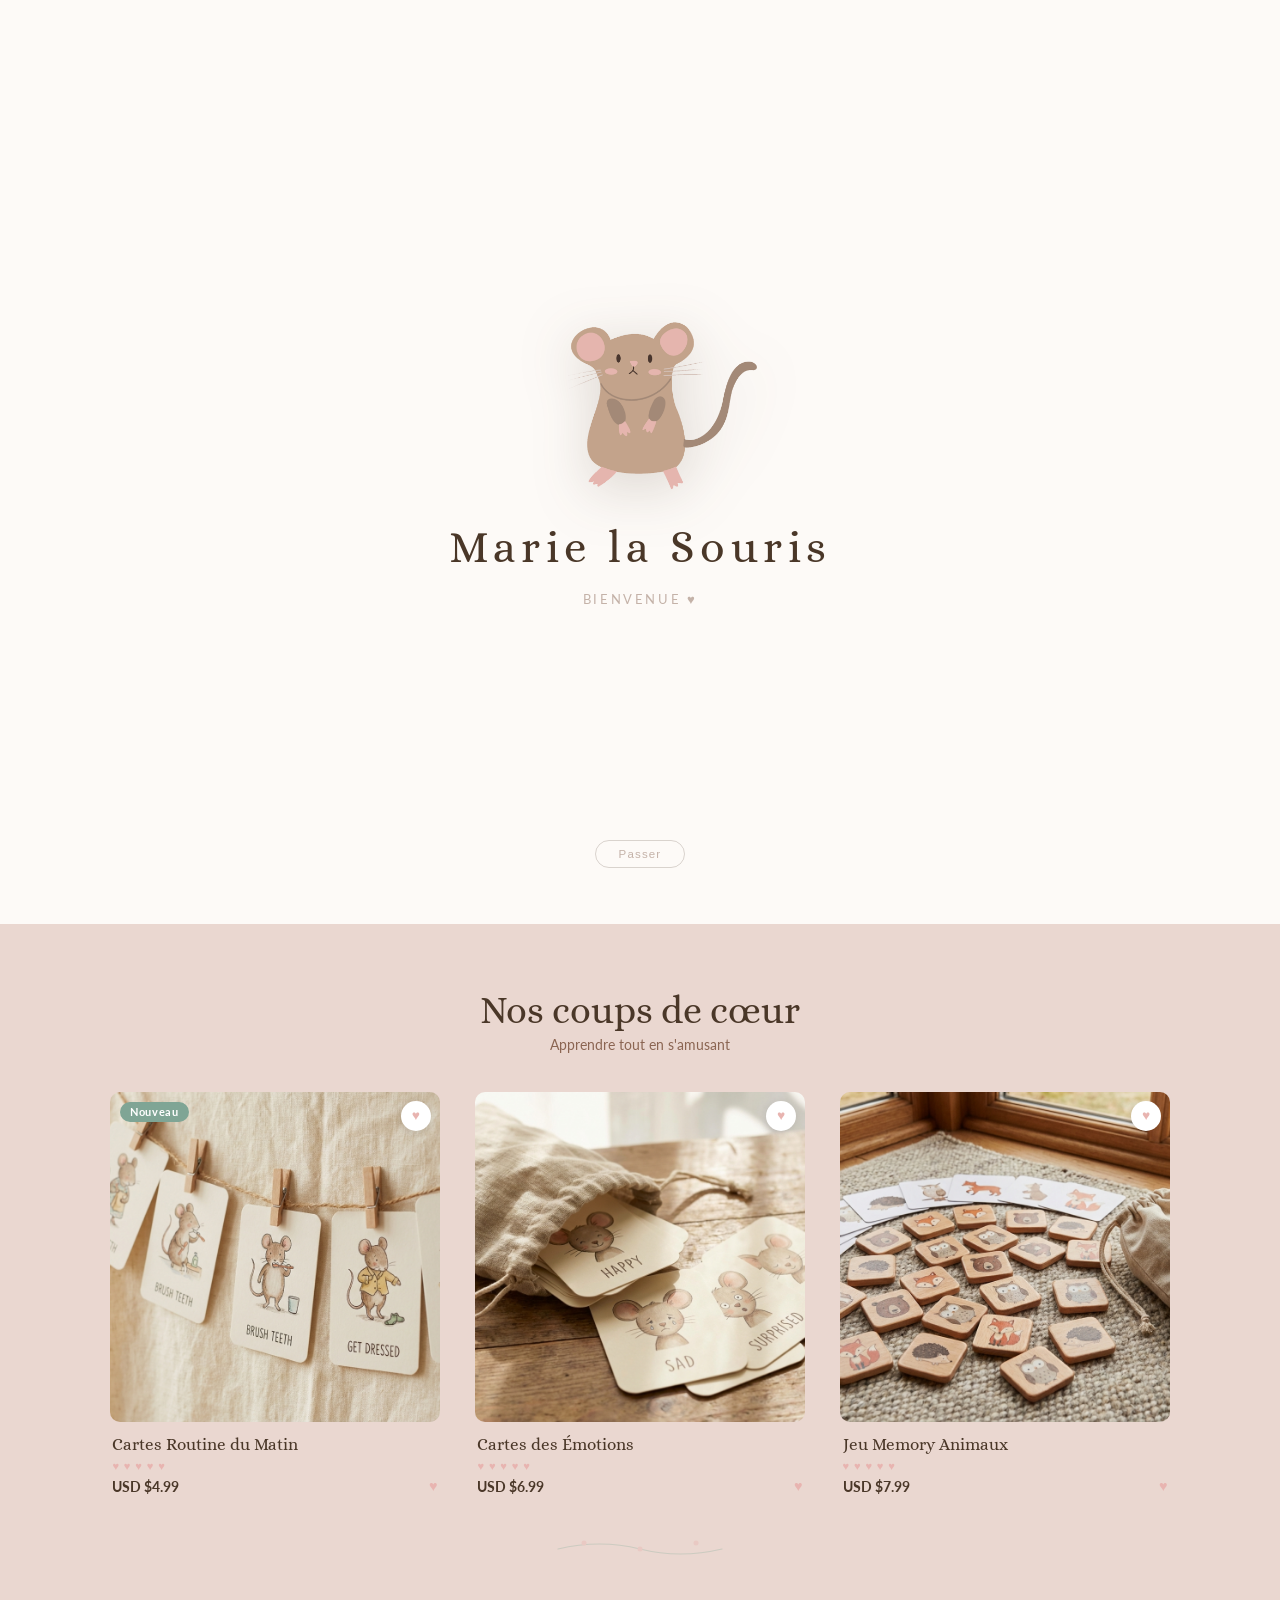
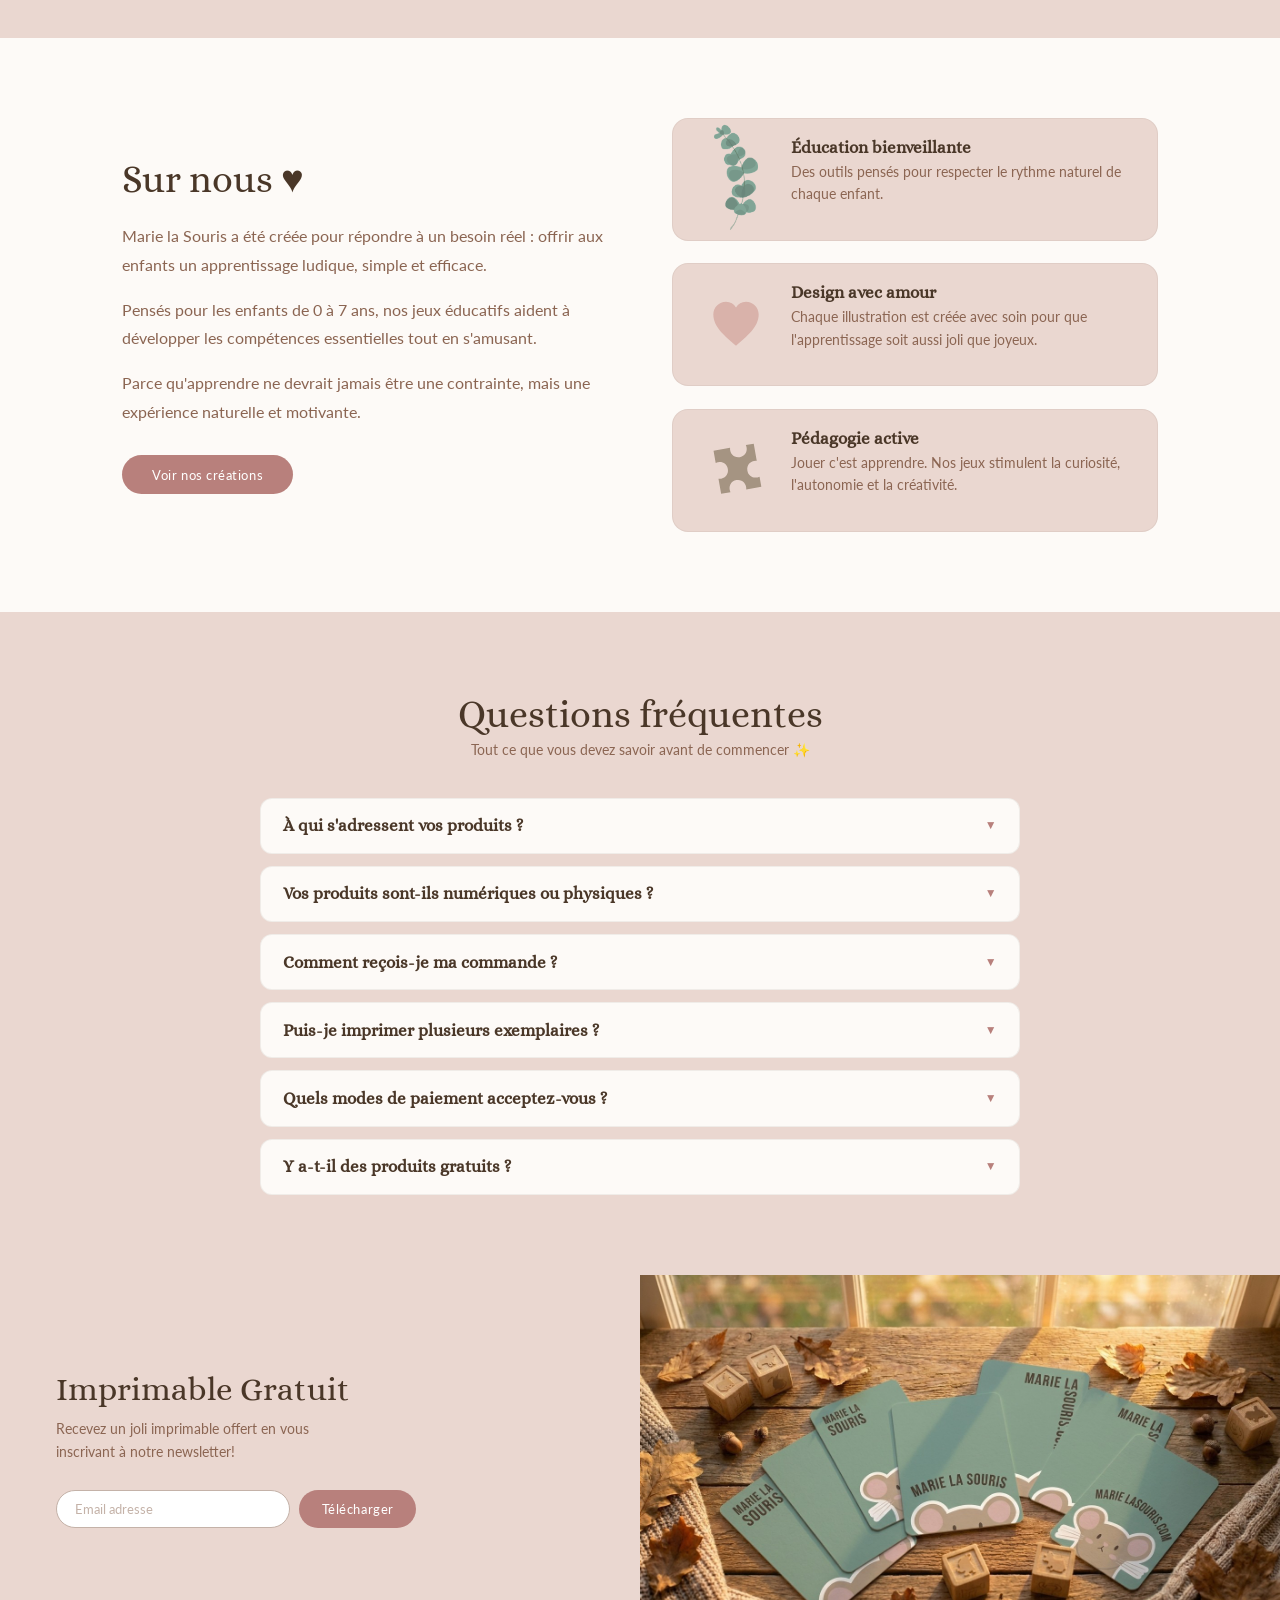
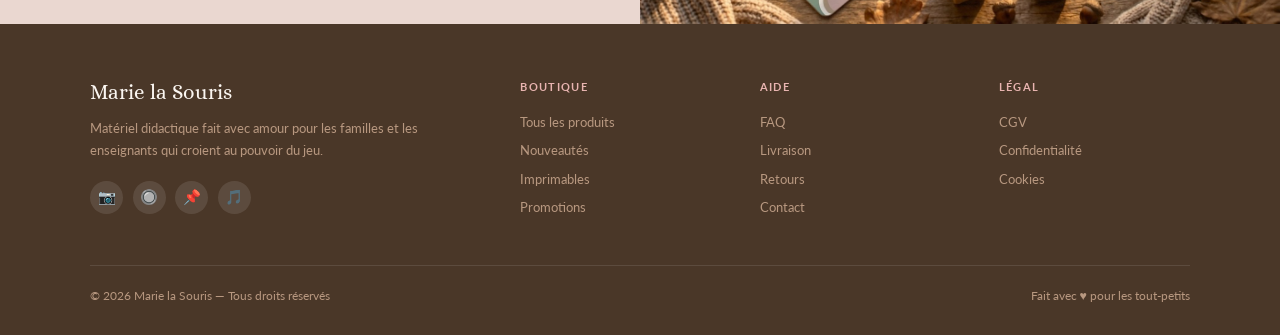
==== index.html @ ad0e9da6 "fix: simplify hero subtitle" ====
<!DOCTYPE html>
<html lang="fr">
<head>
  <meta charset="UTF-8" />
  <meta name="viewport" content="width=device-width, initial-scale=1.0" />
  <title>Marie la Souris — Jouets & Imprimables Éducatifs</title>
  <link rel="icon" type="image/svg+xml" href="img/favicon-mouse.svg"/>
  <!-- v3 -->
  <link rel="preconnect" href="https://fonts.googleapis.com" />
  <link rel="preconnect" href="https://fonts.gstatic.com" crossorigin />
  <link href="https://fonts.googleapis.com/css2?family=Alice&family=Bebas+Neue&family=Lato:wght@300;400;700&display=swap" rel="stylesheet" />

  <style>
    /* ── DESIGN TOKENS ──────────────────────────── */
    :root {
      --cream:        #EAD7D0;
      --cream-light:  #FBF6F1;
      --cream-white:  #FDFAF7;
      --pink:         #E8B4B0;
      --pink-light:   #F2D8D5;
      --pink-bg:      #EAD7D0;
      --rose:         #B8807C;
      --rose-hover:   #A06E6A;
      --sage:         #9DB8A8;
      --sage-badge:   #7FA595;
      --taupe:        #C4B2A8;
      --brown:        #4A3728;
      --brown-mid:    #8B6552;
      --brown-fade:   #B89880;
    }

    /* ── RESET ───────────────────────────────────── */
    *, *::before, *::after { margin: 0; padding: 0; box-sizing: border-box; }
    html { scroll-behavior: smooth; }
    body {
      font-family: 'Lato', sans-serif;
      background: var(--cream);
      color: var(--brown);
      overflow-x: hidden;
    }
    a { text-decoration: none; color: inherit; }
    img { max-width: 100%; display: block; }
    ul  { list-style: none; }

    /* ── NAVIGATION ──────────────────────────────── */
    nav {
      position: sticky;
      top: 0;
      z-index: 900;
      background: var(--cream-white);
      border-bottom: 1px solid rgba(74,55,40,.09);
    }
    .nav-inner {
      max-width: 1280px;
      margin: 0 auto;
      display: grid;
      grid-template-columns: 1fr auto 1fr;
      align-items: center;
      padding: .35rem 2.5rem .5rem;
    }

    .nav-left {
      display: flex;
      gap: 1.7rem;
    }
    .nav-left a {
      font-size: .74rem;
      letter-spacing: .09em;
      text-transform: uppercase;
      color: var(--brown-mid);
      transition: color .2s;
    }
    .nav-left a:hover { color: var(--brown); }

    .nav-center {
      display: flex;
      align-items: center;
      justify-content: center;
      height: 168px;
      padding: 0 2rem;
    }
    .nav-center a {
      display: flex;
      align-items: center;
      justify-content: center;
      height: 100%;
    }
    .nav-mouse {
      width: 345px;
      height: 345px;
      object-fit: contain;
      transform: translateY(108px);
      transition: width .3s ease, height .3s ease, transform .3s ease;
    }
    .nav-right {
      display: flex;
      align-items: center;
      justify-content: flex-end;
      gap: 1.2rem;
    }
    .nav-blog {
      font-size: .74rem;
      letter-spacing: .09em;
      text-transform: uppercase;
      color: var(--brown-mid);
      transition: color .2s;
    }
    .nav-blog:hover { color: var(--brown); }

    /* Language switcher */
    .lang-sw {
      display: flex;
      align-items: center;
      gap: .2rem;
    }
    .lang-btn {
      background: none;
      border: none;
      cursor: pointer;
      font-family: 'Lato', sans-serif;
      font-size: .7rem;
      font-weight: 700;
      letter-spacing: .08em;
      color: var(--taupe);
      padding: .15rem .25rem;
      transition: color .2s;
      border-radius: 3px;
    }
    .lang-btn:hover { color: var(--brown); }
    .lang-btn.active {
      color: var(--rose);
      border-bottom: 1.5px solid var(--rose);
    }
    .lang-sep { color: var(--taupe); font-size: .65rem; opacity: .7; }

    .nav-search {
      display: flex;
      align-items: center;
      gap: .35rem;
      background: var(--cream);
      border: 1px solid var(--taupe);
      border-radius: 999px;
      padding: .3rem .85rem;
    }
    .nav-search input {
      border: none;
      background: transparent;
      font-family: 'Lato', sans-serif;
      font-size: .78rem;
      color: var(--brown);
      width: 100px;
      outline: none;
    }
    .nav-search input::placeholder { color: var(--taupe); }
    .nav-search-icon { color: var(--brown-fade); font-size: .8rem; }

    .nav-icons { display: flex; gap: .75rem; }
    .ni {
      background: none;
      border: none;
      cursor: pointer;
      font-size: 1.05rem;
      color: var(--brown-mid);
      position: relative;
      padding: 0;
      transition: color .2s;
    }
    .ni:hover { color: var(--brown); }
    .cart-badge, .wish-badge {
      position: absolute;
      top: -5px; right: -7px;
      width: 15px; height: 15px;
      border-radius: 50%;
      background: var(--rose);
      color: #fff;
      font-size: .58rem;
      font-weight: 700;
      display: flex;
      align-items: center;
      justify-content: center;
      transition: transform .25s;
      pointer-events: none;
    }

    /* ── HERO ────────────────────────────────────── */
    .hero {
      position: relative;
      display: grid;
      grid-template-columns: 38% 1fr;
      min-height: 460px;
      background: var(--cream);
      overflow: hidden;
    }

    .hero-photo {
      overflow: hidden;
    }
    .hero-photo img {
      width: 100%;
      height: 100%;
      object-fit: cover;
      object-position: center;
      display: block;
    }

    .hero-text {
      display: flex;
      flex-direction: column;
      align-items: center;
      justify-content: center;
      text-align: center;
      padding: 3rem 4rem 3rem 2.5rem;
      position: relative;
      background: var(--cream);
    }
    .hero-text h1 {
      font-family: 'Alice', serif;
      font-size: clamp(2rem, 3.5vw, 3rem);
      font-weight: 300;
      line-height: 1.2;
      color: var(--brown);
      margin-bottom: .8rem;
    }
    .hero-text p {
      font-size: .88rem;
      color: var(--brown-mid);
      letter-spacing: .02em;
      margin-bottom: 1.7rem;
    }

    /* Floating hearts */
    .hd {
      position: absolute;
      pointer-events: none;
      user-select: none;
      color: var(--pink);
    }

    .hero-text {
      transition: opacity .35s ease, transform .4s cubic-bezier(.4,0,.2,1);
    }
    .hero-text.fading {
      opacity: 0;
      transform: translateY(-12px);
    }

    /* ── LETTER BOUNCE ANIMATION ─────────────────── */
    .h1-letter {
      display: inline-block;
      opacity: 0;
      animation: letterDrop .5s cubic-bezier(.34,1.56,.64,1) forwards;
    }
    @keyframes letterDrop {
      from { opacity:0; transform: translateY(-22px) rotate(-6deg) scale(.5); }
      to   { opacity:1; transform: translateY(0) rotate(0deg) scale(1); }
    }

    /* ── RUNNING MOUSE SPRITE ───────────────────── */
    .running-mouse {
      position: absolute;
      top: -52px;
      left: -90px;
      width: 90px;
      pointer-events: none;
      z-index: 10;
      opacity: 0;
    }
    .running-mouse img { width: 100%; display: block; }
    .running-mouse.run {
      animation: mouseRun 1.6s cubic-bezier(.3,0,.7,1) forwards;
    }
    .running-mouse.run img {
      animation: mouseBob .25s ease-in-out infinite alternate;
    }
    @keyframes mouseRun {
      0%   { left: -90px; opacity: 1; }
      88%  { opacity: 1; }
      100% { left: calc(100% + 30px); opacity: 0; }
    }
    @keyframes mouseBob {
      from { transform: translateY(0px) rotate(-2deg); }
      to   { transform: translateY(-5px) rotate(2deg); }
    }

    /* ── 3. PULSE CTA BUTTON ─────────────────────── */
    @keyframes ctaPulse {
      0%, 100% { box-shadow: 0 0 0 0 rgba(232,180,176,.55); }
      60%       { box-shadow: 0 0 0 10px rgba(232,180,176,0); }
    }
    .hero-text .btn-rose { animation: ctaPulse 2.4s ease-out infinite; }

    /* ── 4. STAGGERED PRODUCT CARDS ─────────────── */
    .prod-card.reveal { transition-delay: 0ms; }
    .prod-card.reveal:nth-child(2) { transition-delay: 120ms; }
    .prod-card.reveal:nth-child(3) { transition-delay: 240ms; }

    /* ── 5. STAR PARTICLES ───────────────────────── */
    .hero-stars { position:absolute; inset:0; pointer-events:none; overflow:hidden; z-index:3; }
    .star {
      position: absolute;
      width: 6px; height: 6px;
      background: var(--pink);
      border-radius: 50%;
      opacity: 0;
      animation: starFloat linear infinite;
    }
    @keyframes starFloat {
      0%   { opacity: 0; transform: translateY(0) scale(.4); }
      15%  { opacity: .7; }
      85%  { opacity: .4; }
      100% { opacity: 0; transform: translateY(-120px) scale(1); }
    }

    /* ── 9. ANIMATED WAVE DIVIDER ────────────────── */
    .wave-divider { line-height: 0; overflow: hidden; margin-top: -2px; }
    .wave-divider svg { display:block; width:100%; }
    .wave-path { animation: waveMove 4s ease-in-out infinite alternate; transform-origin: center; }
    @keyframes waveMove {
      0%   { d: path("M0,32 C180,0 360,64 540,32 C720,0 900,64 1080,32 C1260,0 1440,48 1440,48 L1440,56 L0,56 Z"); }
      100% { d: path("M0,48 C180,64 360,0 540,48 C720,64 900,0 1080,48 C1260,64 1440,16 1440,32 L1440,56 L0,56 Z"); }
    }

    /* ── 6. STATS BAR ────────────────────────────── */
    .stats-bar {
      display: flex; justify-content: center; gap: 3.5rem; flex-wrap: wrap;
      padding: 1.8rem 2rem;
      background: var(--cream-white);
      border-bottom: 1px solid rgba(74,55,40,.07);
    }
    .stat-item { text-align: center; }
    .stat-num {
      font-family: 'Alice', serif;
      font-size: 2rem; font-weight: 600;
      color: var(--rose); display: block;
      line-height: 1;
    }
    .stat-label {
      font-size: .72rem; letter-spacing: .09em;
      text-transform: uppercase; color: var(--taupe);
    }

    /* ══════════════════════════════════════════════
       INTRO SCREEN
    ══════════════════════════════════════════════ */
    #siteIntro {
      position: fixed; inset: 0;
      background: var(--cream-white);
      z-index: 9999;
      display: flex; flex-direction: column;
      align-items: center; justify-content: center;
      gap: 1.2rem;
      transition: opacity 0.6s ease;
    }

    /* Mouse enters + waves */
    .intro-mouse {
      width: clamp(160px, 28vw, 260px);
      animation:
        introEnter .8s cubic-bezier(.34,1.3,.64,1) both,
        introWave  2.4s ease-in-out .85s forwards;
      transform-origin: bottom center;
      filter: drop-shadow(0 12px 28px rgba(74,55,40,.18));
    }
    @keyframes introEnter {
      from { opacity:0; transform: translateY(40px) scale(.82); }
      to   { opacity:1; transform: translateY(0)    scale(1); }
    }
    @keyframes introWave {
      0%   { transform: rotate(0deg)   translateY(0px); }
      8%   { transform: rotate(-5deg)  translateY(-6px); }
      18%  { transform: rotate(5deg)   translateY(-9px); }
      28%  { transform: rotate(-4deg)  translateY(-6px); }
      38%  { transform: rotate(5deg)   translateY(-9px); }
      48%  { transform: rotate(-3deg)  translateY(-5px); }
      58%  { transform: rotate(4deg)   translateY(-7px); }
      68%  { transform: rotate(-2deg)  translateY(-3px); }
      78%  { transform: rotate(2deg)   translateY(-4px); }
      88%  { transform: rotate(-1deg)  translateY(-2px); }
      100% { transform: rotate(0deg)   translateY(0px); }
    }

    /* Welcome text */
    .intro-brand {
      font-family: 'Alice', serif;
      font-size: clamp(1.8rem, 4vw, 2.8rem);
      font-weight: 300; color: var(--brown);
      letter-spacing: .12em;
      animation: introTextIn .7s ease .6s both;
    }
    .intro-sub {
      font-size: .82rem; color: var(--taupe);
      letter-spacing: .2em; text-transform: uppercase;
      animation: introTextIn .7s ease .85s both;
    }
    @keyframes introTextIn {
      from { opacity:0; transform: translateY(12px); }
      to   { opacity:1; transform: translateY(0); }
    }

    /* Skip button */
    .intro-skip {
      position: absolute; bottom: 2rem;
      background: none; border: 1px solid rgba(74,55,40,.2);
      border-radius: 999px; padding: .45rem 1.4rem;
      font-size: .72rem; color: var(--taupe);
      letter-spacing: .1em; cursor: pointer;
      transition: border-color .2s, color .2s;
      animation: introTextIn .5s ease 1.2s both;
    }
    .intro-skip:hover { border-color: var(--rose); color: var(--rose); }

    /* Floating petals behind mouse */
    .intro-petal {
      position: absolute; pointer-events: none;
      width: 8px; height: 8px; border-radius: 50% 0 50% 0;
      background: var(--pink); opacity: 0;
      animation: petalFloat linear infinite;
    }
    @keyframes petalFloat {
      0%   { opacity:0; transform: translateY(0) rotate(0deg); }
      10%  { opacity:.6; }
      90%  { opacity:.3; }
      100% { opacity:0; transform: translateY(-160px) rotate(360deg); }
    }

    /* Hero slide dots */
    .hero-dots {
      position: absolute;
      bottom: 1rem;
      left: 50%;
      transform: translateX(-50%);
      display: flex;
      gap: .42rem;
      z-index: 10;
    }
    .dot {
      width: 7px; height: 7px;
      border-radius: 50%;
      background: var(--taupe);
      opacity: .5;
      cursor: pointer;
    }
    .dot.on { background: var(--rose); opacity: 1; }

    /* ── BUTTON ──────────────────────────────────── */
    .btn-rose {
      display: inline-block;
      background: var(--rose);
      color: #fff;
      padding: .72rem 1.9rem;
      border-radius: 999px;
      font-family: 'Lato', sans-serif;
      font-size: .84rem;
      letter-spacing: .04em;
      border: none;
      cursor: pointer;
      transition: background .22s, transform .18s;
    }
    .btn-rose:hover {
      background: var(--rose-hover);
      transform: translateY(-2px);
    }
    .btn-sage {
      background: #A8B5A0;
      font-family: 'Bebas Neue', sans-serif;
      font-size: 1.05rem !important;
      letter-spacing: .08em;
      padding: .68rem 1.8rem !important;
    }
    .btn-sage:hover { background: #96A58D; }

    /* ── TAGLINE ─────────────────────────────────── */
    .tagline {
      background: var(--cream-white);
      padding: 3.2rem 14rem;
      text-align: center;
      position: relative;
      overflow: hidden;
    }
    .tagline h2 {
      font-family: 'Alice', serif;
      font-size: clamp(1.3rem, 2.5vw, 1.9rem);
      font-weight: 300;
      color: var(--brown);
      margin-bottom: 1.5rem;
      letter-spacing: .025em;
    }
    .sparks {
      font-size: .68rem;
      letter-spacing: .32em;
      color: var(--brown-fade);
      opacity: .55;
      margin-bottom: 1.3rem;
    }
    .branch-svg {
      position: absolute;
      top: 50%;
      width: 220px;
      opacity: .76;
      pointer-events: none;
    }
    .branch-l { left: .8rem; transform: translateY(-50%) scaleX(-1); }
    .branch-r { right: .8rem; transform: translateY(-50%); }

    /* ── PRODUCTS ────────────────────────────────── */
    .products {
      background: var(--cream);
      padding: 4rem 2rem 4.5rem;
    }
    .sec-head {
      text-align: center;
      margin-bottom: 2.4rem;
    }
    .sec-head h2 {
      font-family: 'Alice', serif;
      font-size: clamp(1.7rem, 3vw, 2.4rem);
      font-weight: 400;
      color: var(--brown);
      margin-bottom: .3rem;
    }
    .sec-head p {
      font-size: .87rem;
      color: var(--brown-mid);
    }

    .prod-grid {
      max-width: 1060px;
      margin: 0 auto;
      display: grid;
      grid-template-columns: repeat(3, 1fr);
      gap: 2.2rem;
    }

    .prod-card {
      cursor: pointer;
      transition: transform .28s;
    }
    .prod-card:hover { transform: translateY(-6px); }

    .prod-img {
      position: relative;
      border-radius: 10px;
      overflow: hidden;
      aspect-ratio: 1 / 1;
      background: var(--cream-light);
    }
    .prod-img img {
      width: 100%;
      height: 100%;
      object-fit: cover;
      transition: transform .45s;
    }
    .prod-card:hover .prod-img img { transform: scale(1.05); }

    .pbadge {
      position: absolute;
      top: 10px; left: 10px;
      background: var(--sage-badge);
      color: #fff;
      font-size: .67rem;
      font-weight: 700;
      letter-spacing: .05em;
      padding: .22rem .65rem;
      border-radius: 999px;
    }
    .pwish {
      position: absolute;
      top: 9px; right: 9px;
      width: 30px; height: 30px;
      border-radius: 50%;
      background: #fff;
      border: none;
      cursor: pointer;
      display: flex;
      align-items: center;
      justify-content: center;
      font-size: .85rem;
      color: var(--pink);
      box-shadow: 0 2px 8px rgba(0,0,0,.1);
      transition: transform .2s;
    }
    .pwish:hover { transform: scale(1.18); }

    .prod-info { padding: .85rem .15rem 0; }
    .prod-name {
      font-family: 'Alice', serif;
      font-size: 1.05rem;
      font-weight: 400;
      color: var(--brown);
      margin-bottom: .3rem;
    }
    .prod-hearts {
      color: var(--pink);
      font-size: .7rem;
      letter-spacing: .08em;
      margin-bottom: .35rem;
    }
    .prod-bottom {
      display: flex;
      align-items: center;
      justify-content: space-between;
    }
    .prod-price {
      font-size: .88rem;
      font-weight: 700;
      color: var(--brown);
    }
    .prod-fav {
      background: none;
      border: none;
      cursor: pointer;
      color: var(--pink);
      font-size: .9rem;
      transition: transform .18s;
    }
    .prod-fav:hover { transform: scale(1.25); }

    /* Floral divider */
    .prod-floral {
      text-align: center;
      margin-top: 2.5rem;
      opacity: .38;
    }

    /* ── NEWSLETTER ──────────────────────────────── */
    .newsletter {
      display: grid;
      grid-template-columns: 1fr 1fr;
      min-height: 300px;
    }
    .nl-left {
      background: var(--pink-bg);
      padding: 4rem 3.5rem;
      display: flex;
      flex-direction: column;
      justify-content: center;
    }
    .nl-left h2 {
      font-family: 'Alice', serif;
      font-size: clamp(1.7rem, 2.6vw, 2.2rem);
      font-weight: 400;
      color: var(--brown);
      margin-bottom: .6rem;
    }
    .nl-left p {
      font-size: .87rem;
      color: var(--brown-mid);
      line-height: 1.65;
      margin-bottom: 1.6rem;
      max-width: 290px;
    }
    .nl-form {
      display: flex;
      gap: .6rem;
      max-width: 360px;
    }
    .nl-form input {
      flex: 1;
      padding: .65rem 1.1rem;
      border: 1px solid var(--taupe);
      border-radius: 999px;
      font-family: 'Lato', sans-serif;
      font-size: .84rem;
      background: #fff;
      color: var(--brown);
      outline: none;
      transition: border-color .2s;
    }
    .nl-form input:focus { border-color: var(--rose); }
    .nl-form input::placeholder { color: var(--taupe); }

    .nl-right {
      overflow: hidden;
    }
    .nl-right img {
      width: 100%;
      height: 100%;
      object-fit: cover;
      object-position: center top;
    }

    /* ── FOOTER ──────────────────────────────────── */
    footer {
      background: var(--brown);
      color: var(--cream);
      padding: 3.5rem 2.5rem 2rem;
    }
    .ft-grid {
      max-width: 1100px;
      margin: 0 auto 2.5rem;
      display: grid;
      grid-template-columns: 2fr 1fr 1fr 1fr;
      gap: 3rem;
    }
    .ft-logo {
      font-family: 'Alice', serif;
      font-size: 1.3rem;
      font-weight: 400;
      margin-bottom: .8rem;
      color: var(--cream-light);
    }
    .ft-brand p {
      font-size: .82rem;
      color: var(--brown-fade);
      line-height: 1.7;
      margin-bottom: 1.2rem;
    }
    .socials { display: flex; gap: .6rem; }
    .sb {
      width: 33px; height: 33px;
      border-radius: 50%;
      background: rgba(255,255,255,.1);
      border: none;
      cursor: pointer;
      color: var(--cream);
      font-size: .9rem;
      display: flex; align-items: center; justify-content: center;
      transition: background .2s;
    }
    .sb:hover { background: var(--rose); }
    .ft-col h5 {
      font-size: .7rem;
      font-weight: 700;
      letter-spacing: .12em;
      text-transform: uppercase;
      color: var(--pink);
      margin-bottom: 1.1rem;
    }
    .ft-col li { margin-bottom: .6rem; }
    .ft-col a {
      font-size: .82rem;
      color: var(--brown-fade);
      transition: color .2s;
    }
    .ft-col a:hover { color: var(--cream); }
    .ft-bottom {
      max-width: 1100px;
      margin: 0 auto;
      border-top: 1px solid rgba(255,255,255,.1);
      padding-top: 1.4rem;
      display: flex;
      justify-content: space-between;
      flex-wrap: wrap;
      gap: .6rem;
      font-size: .78rem;
      color: var(--brown-fade);
    }

    /* ── PEEKING MICE ─────────────────────────────────────
       Una sola imagen recortada con contenedores: laterales rotados hacia dentro,
       inferiores mostrando sólo la cabeza/parte superior.
    ──────────────────────────────────────────────────── */
    .peek {
      position: fixed;
      z-index: 800;
      pointer-events: none;
      overflow: hidden;
      transition: transform .85s cubic-bezier(.34,1.18,.64,1);
      filter: drop-shadow(0 5px 14px rgba(74,55,40,.22));
    }
    .peek img { display: block; width: 360px; max-width: none; height: auto; }

    #pL, #pR { bottom: 0; width: 260px; height: 340px; }
    #pL img, #pR img { position: absolute; transform-origin: top left; }

    #pL  { left: 0; transform: translateX(-100%); }
    #pL img { transform: translate(326px, -60px) rotate(90deg); }
    #pL.show { transform: translateX(-135px); }

    #pR  { right: 0; transform: translateX(100%); }
    #pR img { transform: translate(-69px, 301px) rotate(-90deg); }
    #pR.show { transform: translateX(135px); }

    #pBL, #pBR { bottom: 0; width: 260px; height: 140px; transform: translateY(100%); }
    #pBL img, #pBR img { margin-left: -50px; margin-top: -70px; }
    #pBL.show, #pBR.show { transform: translateY(0); }

    #pBL { left: 12%; }
    #pBR { right: 16%; }


    /* ── SCROLL REVEAL ───────────────────────────── */
    .reveal {
      opacity: 0;
      transform: translateY(20px);
      transition: opacity .6s ease, transform .6s ease;
    }
    .reveal.vis { opacity: 1; transform: translateY(0); }

    /* ── RESPONSIVE ──────────────────────────────── */
    @media (max-width: 960px) {
      .hero { grid-template-columns: 1fr; }
      .hero-photo { height: 260px; }
      .prod-grid { grid-template-columns: 1fr 1fr; }
      .newsletter { grid-template-columns: 1fr; }
      .nl-right { height: 240px; }
      .ft-grid { grid-template-columns: 1fr 1fr; }
      .tagline { padding: 3rem 5rem; }
      .branch-svg { width: 130px; }
    }
    @media (max-width: 620px) {
      .nav-left, .nav-blog, .nav-search { display: none; }
      .nav-inner { grid-template-columns: auto 1fr auto; }
      .nav-center { height: 112px; padding: 0 .5rem; }
      .nav-mouse { width: 225px; height: 225px; transform: translateY(70px); }
      .hero-text { padding: 2rem 1.5rem 4rem; }
      .hero-text h1 { font-size: 1.9rem; }
      .prod-grid { grid-template-columns: 1fr; max-width: 320px; margin-inline: auto; }
      .nl-left { padding: 2.5rem 1.5rem; }
      .nl-form { flex-direction: column; }
      .ft-grid { grid-template-columns: 1fr; gap: 2rem; }
      .tagline { padding: 2.5rem 2rem; }
      .branch-l, .branch-r { display: none; }
      .peek img { width: 280px; }
      #pL, #pR { width: 210px; height: 270px; }
      #pL img { transform: translate(254px, -47px) rotate(90deg); }
      #pR img { transform: translate(-54px, 234px) rotate(-90deg); }
      #pL.show { transform: translateX(-110px); }
      #pR.show { transform: translateX(110px); }
      #pBL, #pBR { width: 205px; height: 110px; }
      #pBL img, #pBR img { margin-left: -39px; margin-top: -54px; }
      #pBL { left: 4%; }
      #pBR { right: 4%; }
    }

    /* ── NOTRE HISTOIRE ─────────────────────────── */
    .historia {
      padding: 5rem 2rem;
      background: var(--cream-white);
      max-width: 1100px;
      margin: 0 auto;
      display: grid;
      grid-template-columns: 1fr 1fr;
      gap: 4rem;
      align-items: center;
    }
    .historia-text h2 {
      font-family: 'Alice', serif;
      font-size: clamp(1.8rem, 3vw, 2.6rem);
      font-weight: 300;
      color: var(--brown);
      margin-bottom: 1.2rem;
      line-height: 1.25;
    }
    .historia-text p {
      color: var(--brown-mid);
      line-height: 1.85;
      font-size: .97rem;
      margin-bottom: 1rem;
    }
    .historia-text .btn-rose { margin-top: .8rem; display: inline-block; }
    .historia-values {
      display: flex;
      flex-direction: column;
      gap: 1.4rem;
    }
    .hist-val {
      background: var(--cream);
      border-radius: 16px;
      padding: 1.2rem 1.5rem;
      display: flex;
      align-items: flex-start;
      gap: 1rem;
      border: 1px solid rgba(74,55,40,.06);
    }
    .hist-val-icon {
      width: 78px;
      min-width: 78px;
      height: 86px;
      display: flex;
      align-items: center;
      justify-content: center;
      flex-shrink: 0;
      margin-top: -.2rem;
    }
    .hist-val-icon img { width: 70px; height: auto; object-fit: contain; }
    .hist-icon-branch img { width: 52px; }
    .hist-icon-heart svg { width: 68px; height: 68px; }
    .hist-icon-puzzle svg { width: 70px; height: 70px; transform: rotate(-10deg); }
    .hist-val-text h4 {
      font-family: 'Alice', serif;
      font-size: 1.05rem;
      font-weight: 600;
      color: var(--brown);
      margin-bottom: .25rem;
    }
    .hist-val-text p { font-size: .88rem; color: var(--brown-mid); margin: 0; line-height: 1.6; }

    /* ── FAQ ────────────────────────────────────── */
    .faq-section {
      padding: 5rem 2rem;
      background: var(--cream);
    }
    .faq-section .sec-head { margin-bottom: 2.5rem; }
    .faq-wrap {
      max-width: 760px;
      margin: 0 auto;
      display: flex;
      flex-direction: column;
      gap: .75rem;
    }
    .faq-item {
      background: var(--cream-white);
      border-radius: 12px;
      border: 1px solid rgba(74,55,40,.07);
      overflow: hidden;
    }
    .faq-q {
      width: 100%;
      background: none;
      border: none;
      text-align: left;
      padding: 1.1rem 1.4rem;
      font-family: 'Alice', serif;
      font-size: 1.05rem;
      font-weight: 600;
      color: var(--brown);
      cursor: pointer;
      display: flex;
      justify-content: space-between;
      align-items: center;
      gap: 1rem;
    }
    .faq-q:hover { background: var(--cream); }
    .faq-chevron {
      font-size: .75rem;
      color: var(--rose);
      transition: transform .3s ease;
      flex-shrink: 0;
    }
    .faq-item.open .faq-chevron { transform: rotate(180deg); }
    .faq-a {
      max-height: 0;
      overflow: hidden;
      transition: max-height .35s ease, padding .35s ease;
      padding: 0 1.4rem;
      color: var(--brown-mid);
      font-size: .93rem;
      line-height: 1.75;
    }
    .faq-item.open .faq-a { max-height: 200px; padding: 0 1.4rem 1.2rem; }

    @media(max-width:768px) {
      .historia { grid-template-columns: 1fr; gap: 2.5rem; }
    }
  </style>
</head>
<body>

<!-- ╔══════════════════════╗ -->
<!-- ║    INTRO SCREEN      ║ -->
<!-- ╚══════════════════════╝ -->
<div id="siteIntro">
  <img class="intro-mouse" src="mice/mouse-01.png" alt="Marie la Souris" />
  <div class="intro-brand">Marie la Souris</div>
  <p class="intro-sub" data-i18n="intro.welcome">Bienvenue ♥</p>
  <button class="intro-skip" id="introSkip" data-i18n="intro.skip">Passer</button>
</div>


<!-- ╔══════════════════════╗ -->
<!-- ║      NAVIGATION      ║ -->
<!-- ╚══════════════════════╝ -->
<nav id="mainNav">
  <div class="nav-inner">

    <ul class="nav-left">
      <li><a href="/" data-i18n="nav.home" style="color:var(--rose)">Accueil</a></li>
      <li><a href="/shop" data-i18n="nav.shop">Boutique</a></li>
      <li><a href="/new" data-i18n="nav.new">Nouveautés</a></li>
      <li><a href="/printables" data-i18n="nav.printables">Imprimables</a></li>
      <li><a href="/about" data-i18n="nav.edu">Sur nous</a></li>
    </ul>

    <div class="nav-center">
      <a href="/" aria-label="Marie la Souris">
        <img class="nav-mouse" src="img/mouse-logo-nobg.png" alt="Marie la Souris" />
      </a>
    </div>

    <div class="nav-right">
      <a class="nav-blog" href="/faq" data-i18n="nav.blog">Blog</a>

      <!-- Language switcher -->
      <div class="lang-sw">
        <button class="lang-btn active" data-lang="fr">FR</button>
        <span class="lang-sep">|</span>
        <button class="lang-btn" data-lang="es">ES</button>
        <span class="lang-sep">|</span>
        <button class="lang-btn" data-lang="en">EN</button>
      </div>

      <div class="nav-search">
        <span class="nav-search-icon">&#128269;</span>
        <input type="text" data-i18n-placeholder="nav.search" placeholder="Rechercher..." />
      </div>
      <div class="nav-icons">
        <button class="ni" title="Favoris" onclick="openWishlist()" style="position:relative">&#9825;<span class="wish-badge" id="wishBadge">0</span></button>
        <button class="ni" title="Panier" onclick="openCart()">
          &#128717;
          <span class="cart-badge" id="cartBadge">0</span>
        </button>
      </div>
    </div>

  </div>
</nav>


<!-- ╔══════════════════════╗ -->
<!-- ║         HERO         ║ -->
<!-- ╚══════════════════════╝ -->
<section class="hero" id="inicio">

  <!-- Photo left -->
  <div class="hero-photo">
    <img src="img/hero-basket-cards.jpg" alt="Panier de jouets pédagogiques" />
  </div>

  <!-- Text right -->
  <div class="hero-text">
    <!-- Floating hearts decoration -->
    <span class="hd" style="top:12%;left:6%;font-size:.9rem;opacity:.6">&#9829;</span>
    <span class="hd" style="top:26%;left:3%;font-size:.62rem;opacity:.45">&#9829;</span>
    <span class="hd" style="top:52%;left:8%;font-size:.7rem;opacity:.5">&#9829;</span>
    <span class="hd" style="top:70%;left:3.5%;font-size:1rem;opacity:.45">&#9829;</span>
    <span class="hd" style="top:18%;right:24%;font-size:.65rem;opacity:.42">&#9829;</span>
    <span class="hd" style="top:40%;right:22%;font-size:.8rem;opacity:.38;color:var(--brown-fade)">&#10022;</span>
    <span class="hd" style="top:72%;right:23%;font-size:.62rem;opacity:.4;color:var(--brown-fade)">&#10022;</span>

    <div style="position:relative;width:100%">
      <div class="running-mouse" id="runningMouse"><img src="mice/mouse-02.png" alt=""/></div>
      <h1 data-i18n="hero.h1" style="position:relative">Petites mains,<br/>grandes découvertes</h1>
    </div>
    <p data-i18n="hero.sub">Jouer, apprendre et sourire</p>
    <a href="/shop" class="btn-rose btn-sage" data-i18n="hero.btn">Découvrir nos produits</a>
  </div>

  <!-- Star particles -->
  <div class="hero-stars" id="heroStars"></div>

  <!-- Slide dots -->
  <div class="hero-dots">
    <div class="dot on"></div>
    <div class="dot"></div>
    <div class="dot"></div>
  </div>

</section>

<!-- ── Wave divider ── -->
<div class="wave-divider" style="background:var(--cream)">
  <svg viewBox="0 0 1440 56" xmlns="http://www.w3.org/2000/svg" preserveAspectRatio="none" style="height:46px">
    <path class="wave-path" d="M0,32 C180,0 360,64 540,32 C720,0 900,64 1080,32 C1260,0 1440,48 1440,48 L1440,56 L0,56 Z" fill="var(--cream-white)"/>
  </svg>
</div>


<!-- ╔══════════════════════╗ -->
<!-- ║       TAGLINE        ║ -->
<!-- ╚══════════════════════╝ -->
<section class="tagline">

  <img class="branch-svg branch-l" src="img/botanical-leaves/botanical-branch-02.png" alt="" loading="lazy" />
  <img class="branch-svg branch-r" src="img/botanical-leaves/botanical-branch-02.png" alt="" loading="lazy" />

  <p class="sparks">+ + + + + + +</p>
  <h2 data-i18n="tagline.h2">Jouer pour apprendre, grandir en douceur</h2>
  <a href="/shop" class="btn-rose btn-sage" data-i18n="tagline.btn">En savoir plus</a>

</section>


<!-- ╔══════════════════════╗ -->
<!-- ║       PRODUCTS       ║ -->
<!-- ╚══════════════════════╝ -->
<section class="products" id="productos">

  <div class="sec-head reveal">
    <h2 data-i18n="prod.title">Nos coups de c&#339;ur</h2>
    <p data-i18n="prod.sub">Apprendre tout en s'amusant</p>
  </div>

  <div class="prod-grid">

    <div class="prod-card reveal">
      <div class="prod-img">
        <img src="img/product-cartes.jpg" alt="Cartes Routine" loading="lazy"/>
        <span class="pbadge" data-i18n="badge.new">Nouveau</span>
        <button class="pwish" data-name="Cartes Routine du Matin" onclick="addWishlist('Cartes Routine du Matin',4.99,'img/product-cartes.jpg')">&#9829;</button>
      </div>
      <div class="prod-info">
        <div class="prod-name">Cartes Routine du Matin</div>
        <div class="prod-hearts">&#9829; &#9829; &#9829; &#9829; &#9829;</div>
        <div class="prod-bottom">
          <span class="prod-price">USD $4.99</span>
          <button class="prod-fav" onclick="addCart('Cartes Routine du Matin',4.99,'img/product-cartes.jpg')">&#9829;</button>
        </div>
      </div>
    </div>

    <div class="prod-card reveal">
      <div class="prod-img">
        <img src="img/product-emotions.jpg" alt="Cartes Émotions" loading="lazy"/>
        <button class="pwish" data-name="Cartes des Émotions" onclick="addWishlist('Cartes des Émotions',6.99,'img/product-emotions.jpg')">&#9829;</button>
      </div>
      <div class="prod-info">
        <div class="prod-name">Cartes des &Eacute;motions</div>
        <div class="prod-hearts">&#9829; &#9829; &#9829; &#9829; &#9829;</div>
        <div class="prod-bottom">
          <span class="prod-price">USD $6.99</span>
          <button class="prod-fav" onclick="addCart('Cartes des Émotions',6.99,'img/product-emotions.jpg')">&#9829;</button>
        </div>
      </div>
    </div>

    <div class="prod-card reveal">
      <div class="prod-img">
        <img src="img/product-memory.jpg" alt="Jeu Memory" loading="lazy"/>
        <button class="pwish" data-name="Jeu Memory Animaux" onclick="addWishlist('Jeu Memory Animaux',7.99,'img/product-memory.jpg')">&#9829;</button>
      </div>
      <div class="prod-info">
        <div class="prod-name">Jeu Memory Animaux</div>
        <div class="prod-hearts">&#9829; &#9829; &#9829; &#9829; &#9829;</div>
        <div class="prod-bottom">
          <span class="prod-price">USD $7.99</span>
          <button class="prod-fav" onclick="addCart('Jeu Memory Animaux',7.99,'img/product-memory.jpg')">&#9829;</button>
        </div>
      </div>
    </div>

  </div>

  <div class="prod-floral">
    <svg width="200" height="28" viewBox="0 0 200 28" xmlns="http://www.w3.org/2000/svg">
      <path d="M18,14 Q60,4 100,14 Q140,24 182,14" stroke="#9DB8A8" stroke-width="1.2" fill="none" stroke-linecap="round"/>
      <circle cx="44"  cy="8"  r="2.5" fill="#E8B4B0"/>
      <circle cx="100" cy="14" r="2.5" fill="#E8B4B0"/>
      <circle cx="156" cy="8"  r="2.5" fill="#E8B4B0"/>
    </svg>
  </div>

</section>


<!-- ╔══════════════════════╗ -->
<!-- ║   NOTRE HISTOIRE     ║ -->
<!-- ╚══════════════════════╝ -->
<section id="historia" style="background:var(--cream-white)">
<div class="historia reveal">

  <div class="historia-text">
    <h2 data-i18n="hist.h2">Sur nous ♥</h2>
    <p data-i18n="hist.body1">Marie la Souris a été créée pour répondre à un besoin réel : offrir aux enfants un apprentissage ludique, simple et efficace.</p>
    <p data-i18n="hist.body2">Pensés pour les enfants de 0 à 7 ans, nos jeux éducatifs aident à développer les compétences essentielles tout en s'amusant.</p>
    <p data-i18n="hist.body3">Parce qu'apprendre ne devrait jamais être une contrainte, mais une expérience naturelle et motivante.</p>
    <a href="/shop" class="btn-rose" data-i18n="hist.btn">Voir nos créations</a>
  </div>

  <div class="historia-values">
    <div class="hist-val reveal">
      <div class="hist-val-icon hist-icon-branch"><img src="img/botanical-leaves/botanical-branch-01.png" alt="" loading="lazy" /></div>
      <div class="hist-val-text">
        <h4 data-i18n="hist.v1t">Éducation bienveillante</h4>
        <p data-i18n="hist.v1b">Des outils pensés pour respecter le rythme naturel de chaque enfant.</p>
      </div>
    </div>
    <div class="hist-val reveal">
      <div class="hist-val-icon hist-icon-heart">
        <svg viewBox="0 0 96 96" aria-hidden="true" focusable="false">
          <path d="M48 80C33 67 16 54 16 36c0-10 8-18 18-18 6 0 11 3 14 8 3-5 8-8 14-8 10 0 18 8 18 18 0 18-17 31-32 44z" fill="#D9B2AA"/>
        </svg>
      </div>
      <div class="hist-val-text">
        <h4 data-i18n="hist.v2t">Design avec amour</h4>
        <p data-i18n="hist.v2b">Chaque illustration est créée avec soin pour que l'apprentissage soit aussi joli que joyeux.</p>
      </div>
    </div>
    <div class="hist-val reveal">
      <div class="hist-val-icon hist-icon-puzzle">
        <svg viewBox="0 0 96 96" aria-hidden="true" focusable="false">
          <path d="M22 18h23c-2 8 3 15 11 15s13-7 11-15h11v24c-8-2-15 3-15 11s7 13 15 11v14H57c2-8-3-15-11-15s-13 7-11 15H22V57c8 2 15-3 15-11s-7-13-15-11V18z" fill="#A59482"/>
        </svg>
      </div>
      <div class="hist-val-text">
        <h4 data-i18n="hist.v3t">Pédagogie active</h4>
        <p data-i18n="hist.v3b">Jouer c'est apprendre. Nos jeux stimulent la curiosité, l'autonomie et la créativité.</p>
      </div>
    </div>
  </div>

</div>
</section>


<!-- ╔══════════════════════╗ -->
<!-- ║         FAQ          ║ -->
<!-- ╚══════════════════════╝ -->
<section class="faq-section" id="faq">
  <div class="sec-head reveal">
    <h2 data-i18n="faq.title">Questions fréquentes</h2>
    <p data-i18n="faq.sub">Tout ce que vous devez savoir avant de commencer ✨</p>
  </div>
  <div class="faq-wrap">

    <div class="faq-item reveal">
      <button class="faq-q" onclick="toggleFaq(this)">
        <span data-i18n="faq.q1">À qui s'adressent vos produits ?</span>
        <span class="faq-chevron">▼</span>
      </button>
      <div class="faq-a" data-i18n="faq.a1">Nos produits sont conçus pour les enfants de 0 à 7 ans, mais ils conviennent également aux enseignants, éducateurs et tout parent souhaitant enrichir le quotidien de son enfant.</div>
    </div>

    <div class="faq-item reveal">
      <button class="faq-q" onclick="toggleFaq(this)">
        <span data-i18n="faq.q2">Vos produits sont-ils numériques ou physiques ?</span>
        <span class="faq-chevron">▼</span>
      </button>
      <div class="faq-a" data-i18n="faq.a2">Tous nos produits sont des fichiers numériques (PDF) à télécharger et imprimer chez vous. Vous recevez le fichier immédiatement après l'achat, à imprimer autant de fois que vous le souhaitez !</div>
    </div>

    <div class="faq-item reveal">
      <button class="faq-q" onclick="toggleFaq(this)">
        <span data-i18n="faq.q3">Comment reçois-je ma commande ?</span>
        <span class="faq-chevron">▼</span>
      </button>
      <div class="faq-a" data-i18n="faq.a3">Dès le paiement validé, vous recevez automatiquement un lien de téléchargement par email dans les minutes qui suivent. Vérifiez vos spams si vous ne le voyez pas !</div>
    </div>

    <div class="faq-item reveal">
      <button class="faq-q" onclick="toggleFaq(this)">
        <span data-i18n="faq.q4">Puis-je imprimer plusieurs exemplaires ?</span>
        <span class="faq-chevron">▼</span>
      </button>
      <div class="faq-a" data-i18n="faq.a4">Oui ! Une fois acheté, le fichier vous appartient pour un usage personnel. Vous pouvez l'imprimer autant de fois que nécessaire pour votre famille ou votre classe.</div>
    </div>

    <div class="faq-item reveal">
      <button class="faq-q" onclick="toggleFaq(this)">
        <span data-i18n="faq.q5">Quels modes de paiement acceptez-vous ?</span>
        <span class="faq-chevron">▼</span>
      </button>
      <div class="faq-a" data-i18n="faq.a5">Nous acceptons les cartes bancaires (Visa, Mastercard, American Express) ainsi que PayPal. Tous les paiements sont sécurisés.</div>
    </div>

    <div class="faq-item reveal">
      <button class="faq-q" onclick="toggleFaq(this)">
        <span data-i18n="faq.q6">Y a-t-il des produits gratuits ?</span>
        <span class="faq-chevron">▼</span>
      </button>
      <div class="faq-a" data-i18n="faq.a6">Oui ! Inscrivez-vous à notre newsletter et recevez un joli imprimable offert directement dans votre boîte mail. C'est notre façon de vous dire bienvenue ♥</div>
    </div>

  </div>
</section>


<!-- ╔══════════════════════╗ -->
<!-- ║      NEWSLETTER      ║ -->
<!-- ╚══════════════════════╝ -->
<section class="newsletter" id="contacto">

  <div class="nl-left reveal">
    <h2 data-i18n="nl.title">Imprimable Gratuit</h2>
    <p data-i18n="nl.sub">Recevez un joli imprimable offert en vous inscrivant à notre newsletter!</p>
    <form class="nl-form" onsubmit="handleNL(event)">
      <input type="email" data-i18n-placeholder="nl.email" placeholder="Email adresse" required />
      <button type="submit" class="btn-rose"
              style="white-space:nowrap;padding:.65rem 1.4rem;font-size:.82rem;"
              data-i18n="nl.btn">T&eacute;l&eacute;charger</button>
    </form>
  </div>

  <div class="nl-right">
    <img src="img/newsletter-img.jpg" alt="Flashcards Marie la Souris" loading="lazy"/>
  </div>

</section>


<!-- ╔══════════════════════╗ -->
<!-- ║        FOOTER        ║ -->
<!-- ╚══════════════════════╝ -->
<footer>
  <div class="ft-grid">
    <div class="ft-brand">
      <div class="ft-logo">Marie la Souris</div>
      <p data-i18n="ft.about">Matériel didactique fait avec amour pour les familles et les enseignants qui croient au pouvoir du jeu.</p>
      <div class="socials">
        <button class="sb">&#128247;</button>
        <button class="sb">&#128280;</button>
        <button class="sb">&#128204;</button>
        <button class="sb">&#127925;</button>
      </div>
    </div>
    <div class="ft-col">
      <h5 data-i18n="ft.shop">Boutique</h5>
      <ul>
        <li><a href="/shop" data-i18n="ft.all">Tous les produits</a></li>
        <li><a href="/new" data-i18n="ft.new">Nouveautés</a></li>
        <li><a href="/printables" data-i18n="ft.printables">Imprimables</a></li>
        <li><a href="#contacto" data-i18n="ft.promo">Promotions</a></li>
      </ul>
    </div>
    <div class="ft-col">
      <h5 data-i18n="ft.help">Aide</h5>
      <ul>
        <li><a href="/faq" data-i18n="ft.faq">FAQ</a></li>
        <li><a href="/faq" data-i18n="ft.delivery">Livraison</a></li>
        <li><a href="/faq" data-i18n="ft.returns">Retours</a></li>
        <li><a href="#contacto" data-i18n="ft.contact">Contact</a></li>
      </ul>
    </div>
    <div class="ft-col">
      <h5 data-i18n="ft.legal">Légal</h5>
      <ul>
        <li><a href="#" data-i18n="ft.terms">CGV</a></li>
        <li><a href="#" data-i18n="ft.privacy">Confidentialité</a></li>
        <li><a href="#" data-i18n="ft.cookies">Cookies</a></li>
      </ul>
    </div>
  </div>
  <div class="ft-bottom">
    <span data-i18n="ft.copy">&copy; 2026 Marie la Souris &mdash; Tous droits r&eacute;serv&eacute;s</span>
    <span data-i18n="ft.made">Fait avec &#9829; pour les tout-petits</span>
  </div>
</footer>


<!-- ╔══════════════════════════════════════╗ -->
<!-- ║   RATONCITOS ASOMÁNDOSE 🐭🐭🐭🐭🐭  ║ -->
<!-- ╚══════════════════════════════════════╝ -->
<!-- background-image set randomly by JS — mice/ folder, 15 transparent PNGs -->
<div class="peek" id="pL" ></div>
<div class="peek" id="pR" ></div>
<div class="peek" id="pBL"></div>
<div class="peek" id="pBR"></div>


<!-- ═══════════════════ JAVASCRIPT ══════════════════ -->
<script>
/* ── INTRO DISMISS ── */
(function() {
  var intro = document.getElementById('siteIntro');
  if (!intro) return;
  if (sessionStorage.getItem('mls_intro_seen')) { intro.style.display = 'none'; return; }
  function dismiss() {
    sessionStorage.setItem('mls_intro_seen', '1');
    intro.style.pointerEvents = 'none';
    intro.style.opacity = '0';
    setTimeout(function() { intro.style.display = 'none'; }, 650);
  }
  var timer = setTimeout(dismiss, 3000);
  var btn = document.getElementById('introSkip');
  if (btn) btn.addEventListener('click', function() { clearTimeout(timer); dismiss(); });
  intro.addEventListener('click', function(e) {
    if (e.target === btn) return;
    clearTimeout(timer); dismiss();
  });
})();

/* ──────────────────────────────────────────────────
   TRANSLATIONS
────────────────────────────────────────────────── */
const T = {
  fr: {
    'nav.home':       'Accueil',
    'nav.shop':       'Boutique',
    'nav.new':        'Nouveautés',
    'nav.printables': 'Imprimables',
    'nav.edu':        'Sur nous',
    'nav.blog':       'Blog',
    'nav.search':     'Rechercher...',
    'hero.h1':        'Petites mains,<br/>grandes découvertes',
    'hero.sub':       'Jouer, apprendre et sourire',
    'hero.btn':       'Découvrir nos produits',
    'tagline.h2':     'Jouer pour apprendre, grandir en douceur',
    'tagline.btn':    'En savoir plus',
    'prod.title':     'Nos coups de c&#339;ur',
    'prod.sub':       "Apprendre tout en s'amusant",
    'badge.new':      'Nouveau',
    'nl.title':       'Imprimable Gratuit',
    'nl.sub':         "Recevez un joli imprimable offert en vous inscrivant à notre newsletter!",
    'nl.email':       'Email adresse',
    'nl.btn':         'Télécharger',
    'ft.about':       "Matériel didactique fait avec amour pour les familles et les enseignants qui croient au pouvoir du jeu.",
    'ft.shop':        'Boutique',
    'ft.all':         'Tous les produits',
    'ft.new':         'Nouveautés',
    'ft.printables':  'Imprimables',
    'ft.promo':       'Promotions',
    'ft.help':        'Aide',
    'ft.faq':         'FAQ',
    'ft.delivery':    'Livraison',
    'ft.returns':     'Retours',
    'ft.contact':     'Contact',
    'ft.legal':       'Légal',
    'ft.terms':       'CGV',
    'ft.privacy':     'Confidentialité',
    'ft.cookies':     'Cookies',
    'ft.copy':        '© 2026 Marie la Souris — Tous droits réservés',
    'ft.made':        'Fait avec &#9829; pour les tout-petits',
    'hist.h2':    'Sur nous &#9829;',
    'hist.body1': "Marie la Souris a été créée pour répondre à un besoin réel : offrir aux enfants un apprentissage ludique, simple et efficace.",
    'hist.body2': "Pensés pour les enfants de 0 à 7 ans, nos jeux éducatifs aident à développer les compétences essentielles tout en s'amusant.",
    'hist.body3': "Parce qu'apprendre ne devrait jamais être une contrainte, mais une expérience naturelle et motivante.",
    'hist.btn':   'Voir nos créations',
    'hist.v1t':   'Éducation bienveillante',
    'hist.v1b':   'Des outils pensés pour respecter le rythme naturel de chaque enfant.',
    'hist.v2t':   'Design avec amour',
    'hist.v2b':   "Chaque illustration est créée avec soin pour que l'apprentissage soit aussi joli que joyeux.",
    'hist.v3t':   'Pédagogie active',
    'hist.v3b':   "Jouer c'est apprendre. Nos jeux stimulent la curiosité, l'autonomie et la créativité.",
    'faq.title':  'Questions fréquentes',
    'faq.sub':    'Tout ce que vous devez savoir avant de commencer ✨',
    'faq.q1':     "À qui s'adressent vos produits ?",
    'faq.a1':     "Nos produits sont conçus pour les enfants de 0 à 7 ans, mais ils conviennent également aux enseignants, éducateurs et tout parent souhaitant enrichir le quotidien de son enfant.",
    'faq.q2':     "Vos produits sont-ils numériques ou physiques ?",
    'faq.a2':     "Tous nos produits sont des fichiers numériques (PDF) à télécharger et imprimer chez vous. Vous recevez le fichier immédiatement après l'achat, à imprimer autant de fois que vous le souhaitez !",
    'faq.q3':     "Comment reçois-je ma commande ?",
    'faq.a3':     "Dès le paiement validé, vous recevez automatiquement un lien de téléchargement par email dans les minutes qui suivent. Vérifiez vos spams si vous ne le voyez pas !",
    'faq.q4':     "Puis-je imprimer plusieurs exemplaires ?",
    'faq.a4':     "Oui ! Une fois acheté, le fichier vous appartient pour un usage personnel. Vous pouvez l'imprimer autant de fois que nécessaire pour votre famille ou votre classe.",
    'faq.q5':     "Quels modes de paiement acceptez-vous ?",
    'faq.a5':     "Nous acceptons les cartes bancaires (Visa, Mastercard, American Express) ainsi que PayPal. Tous les paiements sont sécurisés.",
    'faq.q6':     "Y a-t-il des produits gratuits ?",
    'faq.a6':     "Oui ! Inscrivez-vous à notre newsletter et recevez un joli imprimable offert directement dans votre boîte mail. C'est notre façon de vous dire bienvenue &#9829;",
  },

  es: {
    'nav.home':       'Inicio',
    'nav.shop':       'Tienda',
    'nav.new':        'Novedades',
    'nav.printables': 'Imprimibles',
    'nav.edu':        'Sobre nosotros',
    'nav.blog':       'Blog',
    'nav.search':     'Buscar...',
    'hero.h1':        'Pequeñas manos,<br/>grandes descubrimientos',
    'hero.sub':       'Jugar, aprender y sonreír',
    'hero.btn':       'Descubrir productos',
    'tagline.h2':     'Jugar para aprender, crecer con dulzura',
    'tagline.btn':    'Saber más',
    'prod.title':     'Nuestros favoritos',
    'prod.sub':       'Aprender mientras te diviertes',
    'badge.new':      'Nuevo',
    'nl.title':       'Imprimible Gratis',
    'nl.sub':         '¡Recibe un imprimible especial al inscribirte en nuestra newsletter!',
    'nl.email':       'Correo electrónico',
    'nl.btn':         'Descargar',
    'ft.about':       'Material didáctico hecho con amor para familias y docentes que creen en el poder del juego.',
    'ft.shop':        'Tienda',
    'ft.all':         'Todos los productos',
    'ft.new':         'Novedades',
    'ft.printables':  'Imprimibles',
    'ft.promo':       'Promociones',
    'ft.help':        'Ayuda',
    'ft.faq':         'Preguntas frecuentes',
    'ft.delivery':    'Envíos',
    'ft.returns':     'Devoluciones',
    'ft.contact':     'Contacto',
    'ft.legal':       'Legal',
    'ft.terms':       'Términos',
    'ft.privacy':     'Privacidad',
    'ft.cookies':     'Cookies',
    'ft.copy':        '© 2026 Marie la Souris — Todos los derechos reservados',
    'ft.made':        'Hecho con &#9829; para los más pequeños',
    'hist.h2':    'Sobre nosotros &#9829;',
    'hist.body1': "Marie la Souris fue creada para responder a una necesidad real: ofrecer a los niños un aprendizaje lúdico, simple y eficaz.",
    'hist.body2': "Pensados para niños de 0 a 7 años, nuestros juegos educativos ayudan a desarrollar habilidades esenciales mientras se divierten.",
    'hist.body3': "Porque aprender nunca debería ser una obligación, sino una experiencia natural y motivadora.",
    'hist.btn':   'Ver nuestras creaciones',
    'hist.v1t':   'Educación respetuosa',
    'hist.v1b':   'Herramientas diseñadas para respetar el ritmo natural de cada niño.',
    'hist.v2t':   'Diseño con amor',
    'hist.v2b':   'Cada ilustración está creada con cuidado para que aprender sea tan bonito como divertido.',
    'hist.v3t':   'Pedagogía activa',
    'hist.v3b':   'Jugar es aprender. Nuestros juegos estimulan la curiosidad, la autonomía y la creatividad.',
    'faq.title':  'Preguntas frecuentes',
    'faq.sub':    'Todo lo que necesitas saber antes de empezar ✨',
    'faq.q1':     '¿A quién van dirigidos sus productos?',
    'faq.a1':     'Nuestros productos están diseñados para niños de 0 a 7 años, pero también son perfectos para maestros, educadores y cualquier padre que quiera enriquecer el día a día de su hijo.',
    'faq.q2':     '¿Sus productos son digitales o físicos?',
    'faq.a2':     'Todos nuestros productos son archivos digitales (PDF) para descargar e imprimir en casa. Recibes el archivo inmediatamente después de la compra, ¡imprimible las veces que quieras!',
    'faq.q3':     '¿Cómo recibo mi pedido?',
    'faq.a3':     'Una vez confirmado el pago, recibes automáticamente un enlace de descarga por email en minutos. ¡Revisa tu carpeta de spam si no lo ves!',
    'faq.q4':     '¿Puedo imprimir varios ejemplares?',
    'faq.a4':     '¡Sí! Una vez comprado, el archivo es tuyo para uso personal. Puedes imprimirlo todas las veces que necesites para tu familia o tu clase.',
    'faq.q5':     '¿Qué métodos de pago aceptan?',
    'faq.a5':     'Aceptamos tarjetas bancarias (Visa, Mastercard, American Express) y PayPal. Todos los pagos son seguros.',
    'faq.q6':     '¿Tienen productos gratuitos?',
    'faq.a6':     '¡Sí! Suscríbete a nuestra newsletter y recibe un imprimible de regalo directamente en tu correo. Es nuestra forma de darte la bienvenida &#9829;',
  },

  en: {
    'nav.home':       'Home',
    'nav.shop':       'Shop',
    'nav.new':        'New',
    'nav.printables': 'Printables',
    'nav.edu':        'About us',
    'nav.blog':       'Blog',
    'nav.search':     'Search...',
    'hero.h1':        'Little hands,<br/>big discoveries',
    'hero.sub':       'Play, learn and smile',
    'hero.btn':       'Discover our products',
    'tagline.h2':     'Play to learn, grow gently',
    'tagline.btn':    'Learn more',
    'prod.title':     'Our favorites',
    'prod.sub':       'Learning while having fun',
    'badge.new':      'New',
    'nl.title':       'Free Printable',
    'nl.sub':         'Receive a lovely printable gift when you join our newsletter!',
    'nl.email':       'Email address',
    'nl.btn':         'Download',
    'ft.about':       'Educational materials made with love for families and teachers who believe in the power of play.',
    'ft.shop':        'Shop',
    'ft.all':         'All products',
    'ft.new':         'New arrivals',
    'ft.printables':  'Printables',
    'ft.promo':       'Sales',
    'ft.help':        'Help',
    'ft.faq':         'FAQ',
    'ft.delivery':    'Shipping',
    'ft.returns':     'Returns',
    'ft.contact':     'Contact',
    'ft.legal':       'Legal',
    'ft.terms':       'Terms & Conditions',
    'ft.privacy':     'Privacy Policy',
    'ft.cookies':     'Cookies',
    'ft.copy':        '© 2026 Marie la Souris — All rights reserved',
    'ft.made':        'Made with &#9829; for little ones',
    'hist.h2':    'About us &#9829;',
    'hist.body1': "Marie la Souris was created to answer a real need: offering children playful, simple and effective learning.",
    'hist.body2': "Designed for children aged 0 to 7, our educational games help develop essential skills while having fun.",
    'hist.body3': "Because learning should never feel like a constraint, but like a natural and motivating experience.",
    'hist.btn':   'See our creations',
    'hist.v1t':   'Respectful education',
    'hist.v1b':   'Tools designed to respect the natural rhythm of every child.',
    'hist.v2t':   'Design with love',
    'hist.v2b':   'Every illustration is carefully created so that learning is as beautiful as it is joyful.',
    'hist.v3t':   'Active pedagogy',
    'hist.v3b':   'Playing is learning. Our games stimulate curiosity, autonomy and creativity.',
    'faq.title':  'Frequently asked questions',
    'faq.sub':    'Everything you need to know before you start ✨',
    'faq.q1':     'Who are your products for?',
    'faq.a1':     "Our products are designed for children aged 0 to 7, but are also perfect for teachers, educators and any parent wanting to enrich their child's everyday life.",
    'faq.q2':     'Are your products digital or physical?',
    'faq.a2':     'All our products are digital files (PDF) to download and print at home. You receive the file immediately after purchase, printable as many times as you like!',
    'faq.q3':     'How do I receive my order?',
    'faq.a3':     "Once payment is confirmed, you automatically receive a download link by email within minutes. Check your spam folder if you don't see it!",
    'faq.q4':     'Can I print multiple copies?',
    'faq.a4':     'Yes! Once purchased, the file is yours for personal use. You can print it as many times as needed for your family or classroom.',
    'faq.q5':     'What payment methods do you accept?',
    'faq.a5':     'We accept credit cards (Visa, Mastercard, American Express) and PayPal. All payments are secure.',
    'faq.q6':     'Do you have free products?',
    'faq.a6':     "Yes! Subscribe to our newsletter and receive a free printable directly in your inbox. It's our way of welcoming you &#9829;",
  }
};

/* ──────────────────────────────────────────────────
   LANGUAGE SWITCH
────────────────────────────────────────────────── */
let lang = 'fr';

function setLang(l) {
  lang = l;

  // Update active button style
  document.querySelectorAll('.lang-btn').forEach(btn => {
    btn.classList.toggle('active', btn.dataset.lang === l);
  });

  // Update <html lang="">
  document.documentElement.lang = l;

  // Update all text elements
  document.querySelectorAll('[data-i18n]').forEach(el => {
    const val = T[l][el.dataset.i18n];
    if (val !== undefined) el.innerHTML = val;
  });

  // Update placeholders
  document.querySelectorAll('[data-i18n-placeholder]').forEach(el => {
    const val = T[l][el.dataset.i18nPlaceholder];
    if (val !== undefined) el.placeholder = val;
  });
}

// Attach language button listeners
document.querySelectorAll('.lang-btn').forEach(btn => {
  btn.addEventListener('click', () => setLang(btn.dataset.lang));
});

/* ──────────────────────────────────────────────────
   NEWSLETTER
────────────────────────────────────────────────── */
function handleNL(e) {
  e.preventDefault();
  const btn = e.target.querySelector('button[type=submit]');
  const labels = { fr: 'Merci! ♥', es: '¡Gracias! ♥', en: 'Thanks! ♥' };
  btn.textContent = labels[lang] || 'Merci! ♥';
  btn.style.background = '#87A899';
  setTimeout(() => {
    btn.innerHTML = T[lang]['nl.btn'];
    btn.style.background = '';
    e.target.reset();
  }, 3000);
}

/* ──────────────────────────────────────────────────
   FAQ ACCORDION
────────────────────────────────────────────────── */
function toggleFaq(btn) {
  const item = btn.closest('.faq-item');
  const isOpen = item.classList.contains('open');
  document.querySelectorAll('.faq-item.open').forEach(i => i.classList.remove('open'));
  if (!isOpen) item.classList.add('open');
}

/* ──────────────────────────────────────────────────
   HERO DOTS — 3 slides
────────────────────────────────────────────────── */
const heroSlides = [
  { h1: { fr:'Petites mains,<br/>grandes découvertes', es:'Pequeñas manos,<br/>grandes descubrimientos', en:'Little hands,<br/>big discoveries' },
    sub: { fr:'Jouer, apprendre et sourire', es:'Jugar, aprender y sonreír', en:'Play, learn and smile' },
    btn: { fr:'Découvrir nos produits', es:'Descubrir productos', en:'Discover our products' },
    href: 'shop' },
  { h1: { fr:'Fait avec amour,<br/>pour grandir ensemble', es:'Hecho con amor,<br/>para crecer juntos', en:'Made with love,<br/>to grow together' },
    sub: { fr:'Des ressources douces et créatives pour chaque enfant', es:'Recursos dulces y creativos para cada niño', en:'Gentle and creative resources for every child' },
    btn: { fr:'En savoir plus', es:'Saber más', en:'Learn more' },
    href: 'about' },
  { h1: { fr:'Imprimable Gratuit', es:'Imprimible Gratis', en:'Free Printable' },
    sub: { fr:'Rejoignez notre communauté !', es:'¡Únete a nuestra comunidad!', en:'Join our community!' },
    btn: { fr:'Télécharger', es:'Descargar', en:'Download' },
    href: '#contacto' },
];
let currentSlide = 0;
const dots = document.querySelectorAll('.hero-dots .dot');
const heroH1      = document.querySelector('.hero-text h1');
const heroSub     = document.querySelector('.hero-text p');
const heroBtn     = document.querySelector('.hero-text .btn-rose');
const heroText    = document.querySelector('.hero-text');
const runningMouse  = document.getElementById('runningMouse');

function animateH1() {
  if (!heroH1) return;
  const rawHTML = heroH1.innerHTML;
  // Wrap each character (preserving <br/> tags) in animated spans
  let charIdx = 0;
  heroH1.innerHTML = rawHTML.replace(/(<br\s*\/?>)|( )|([^<])/g, (match, br, space, ch) => {
    if (br)    return br;
    if (space) return '&nbsp;'; // preserve spaces without wrapping in inline-block
    const delay = charIdx++ * 42;
    return `<span class="h1-letter" style="animation-delay:${delay}ms">${ch}</span>`;
  });

  // Run the mouse across
  if (runningMouse) {
    runningMouse.classList.remove('run');
    void runningMouse.offsetWidth; // force reflow to restart animation
    runningMouse.classList.add('run');
  }
}

function goSlide(idx) {
  if (idx === currentSlide) return;
  currentSlide = idx;
  const s = heroSlides[idx];

  heroText.classList.add('fading');

  setTimeout(() => {
    heroH1.innerHTML  = s.h1[lang]  || s.h1.fr;
    heroSub.innerHTML = s.sub[lang] || s.sub.fr;
    heroBtn.innerHTML = s.btn[lang] || s.btn.fr;
    heroBtn.href      = s.href;
    dots.forEach((d, i) => d.classList.toggle('on', i === idx));

    heroText.classList.remove('fading');
    animateH1();
  }, 380);
}

// Animate on first load
animateH1();

dots.forEach((d, i) => d.addEventListener('click', () => goSlide(i)));

// Auto-advance every 6s
setInterval(() => goSlide((currentSlide + 1) % heroSlides.length), 6000);

/* ──────────────────────────────────────────────────
   5. STAR PARTICLES IN HERO
────────────────────────────────────────────────── */
(function spawnStars() {
  const container = document.getElementById('heroStars');
  if (!container) return;
  const shapes = ['50%', '2px', '0']; // circle, square, diamond
  for (let i = 0; i < 18; i++) {
    const s = document.createElement('div');
    s.className = 'star';
    const size = 4 + Math.random() * 5;
    s.style.cssText = [
      `left:${5 + Math.random() * 88}%`,
      `top:${10 + Math.random() * 75}%`,
      `width:${size}px`, `height:${size}px`,
      `border-radius:${shapes[Math.floor(Math.random()*3)]}`,
      `animation-duration:${3 + Math.random() * 4}s`,
      `animation-delay:${Math.random() * 5}s`,
      `opacity:0`,
    ].join(';');
    container.appendChild(s);
  }
})();

/* ──────────────────────────────────────────────────
   6. COUNTER ANIMATION
────────────────────────────────────────────────── */
function animateCount(el, target, duration) {
  let start = null;
  function step(ts) {
    if (!start) start = ts;
    const pct = Math.min((ts - start) / duration, 1);
    const ease = 1 - Math.pow(1 - pct, 3);
    el.textContent = Math.floor(ease * target) + (el.dataset.suffix || '');
    if (pct < 1) requestAnimationFrame(step);
    else el.textContent = target + (el.dataset.suffix || '');
  }
  requestAnimationFrame(step);
}
const statsObs = new IntersectionObserver(entries => {
  entries.forEach(e => {
    if (!e.isIntersecting) return;
    e.target.querySelectorAll('.stat-num[data-count]').forEach(el => {
      animateCount(el, +el.dataset.count, 1600);
    });
    statsObs.unobserve(e.target);
  });
}, { threshold: 0.5 });
const statsBar = document.querySelector('.stats-bar');
if (statsBar) statsObs.observe(statsBar);

/* ──────────────────────────────────────────────────
   SCROLL REVEAL
────────────────────────────────────────────────── */
const revObs = new IntersectionObserver(entries => {
  entries.forEach(e => { if (e.isIntersecting) e.target.classList.add('vis'); });
}, { threshold: 0.1, rootMargin: '0px 0px -25px 0px' });
document.querySelectorAll('.reveal').forEach(el => revObs.observe(el));

/* ──────────────────────────────────────────────────
   PEEKING MICE
────────────────────────────────────────────────── */
const PEEK_IMG = 'mice/mouse-peek.png';
const SHOW_MS = 5000, PEEK_INTERVAL_MS = 24000;
const peekIds = ['pL', 'pR', 'pBL', 'pBR'];
let peekIndex = 0;

function showPeek(id) {
  const el = document.getElementById(id);
  if (!el) return;
  let img = el.querySelector('img');
  if (!img) { img = new Image(); img.alt = ''; el.appendChild(img); }
  img.src = PEEK_IMG;
  el.classList.add('show');
  setTimeout(() => el.classList.remove('show'), SHOW_MS);
}

setTimeout(function loopPeek() {
  showPeek(peekIds[peekIndex]);
  peekIndex = (peekIndex + 1) % peekIds.length;
  setTimeout(loopPeek, PEEK_INTERVAL_MS);
}, 6000);

</script>

</body>
</html>
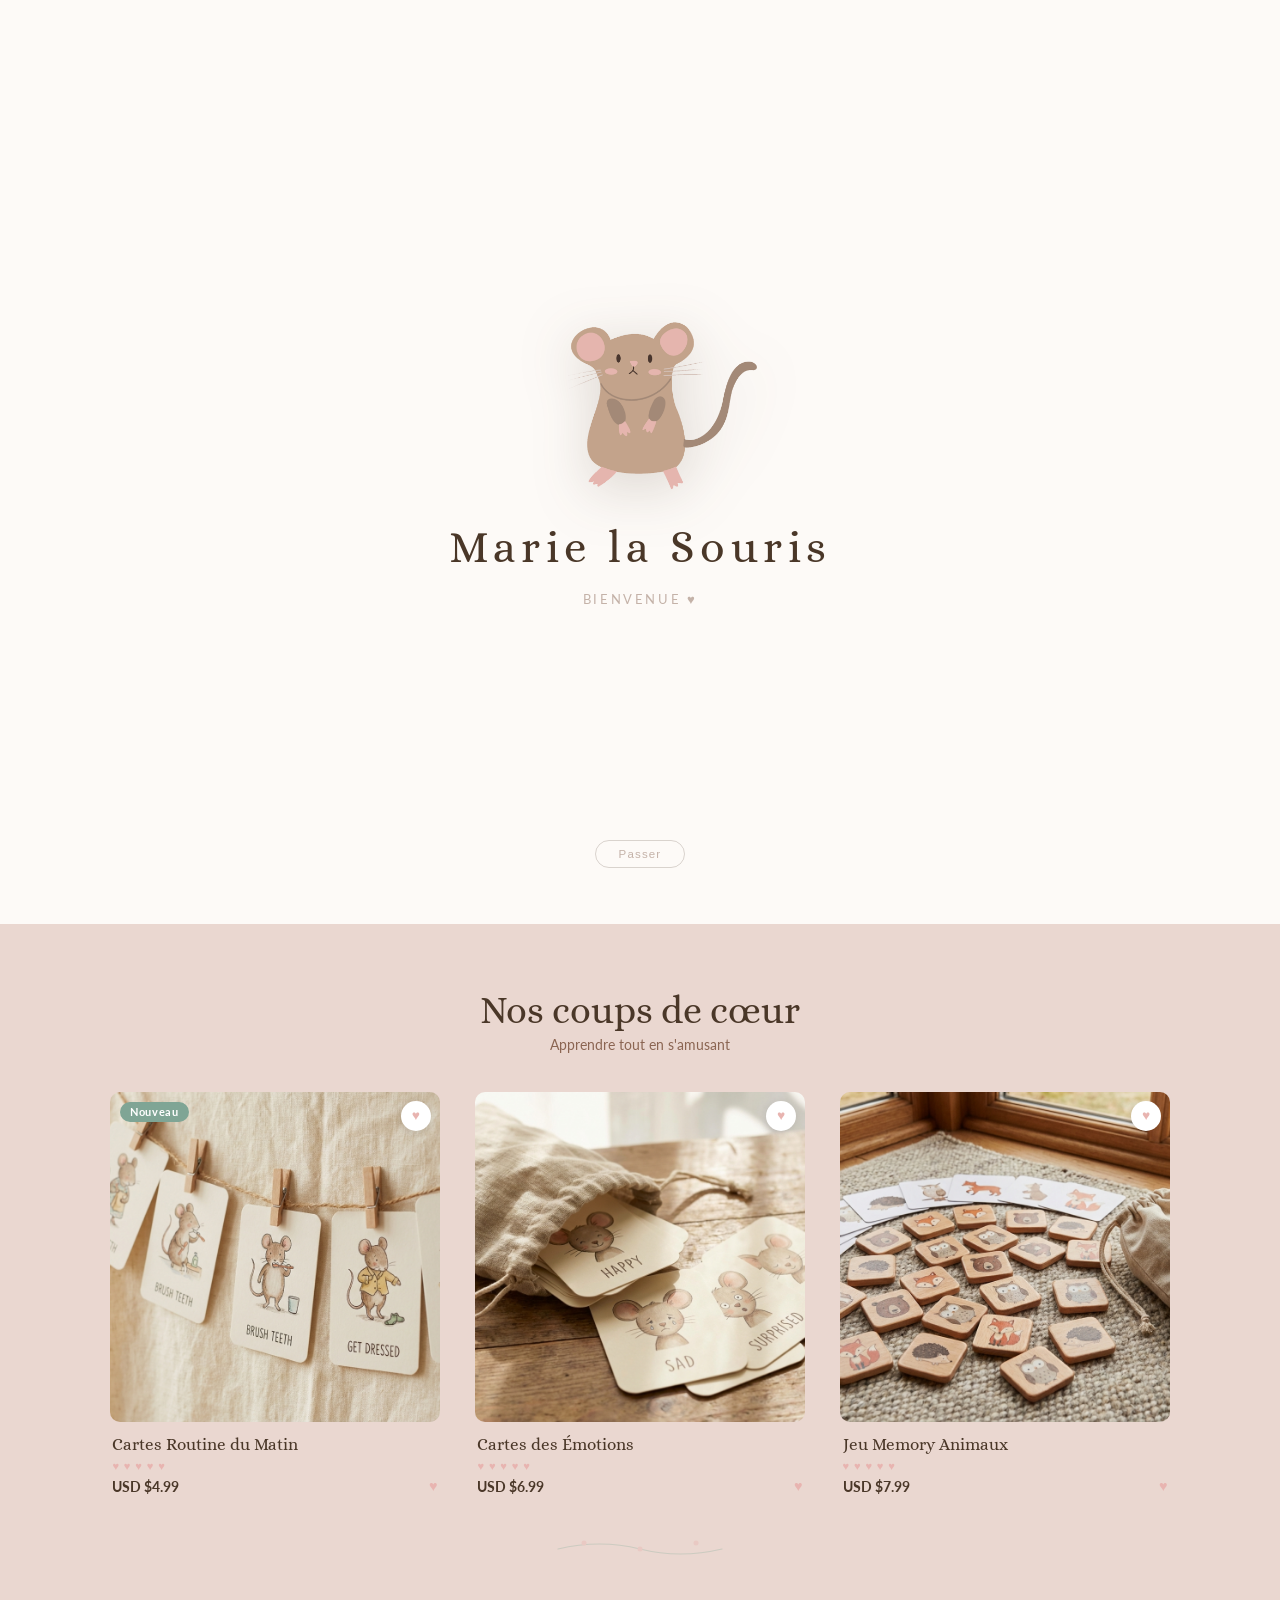
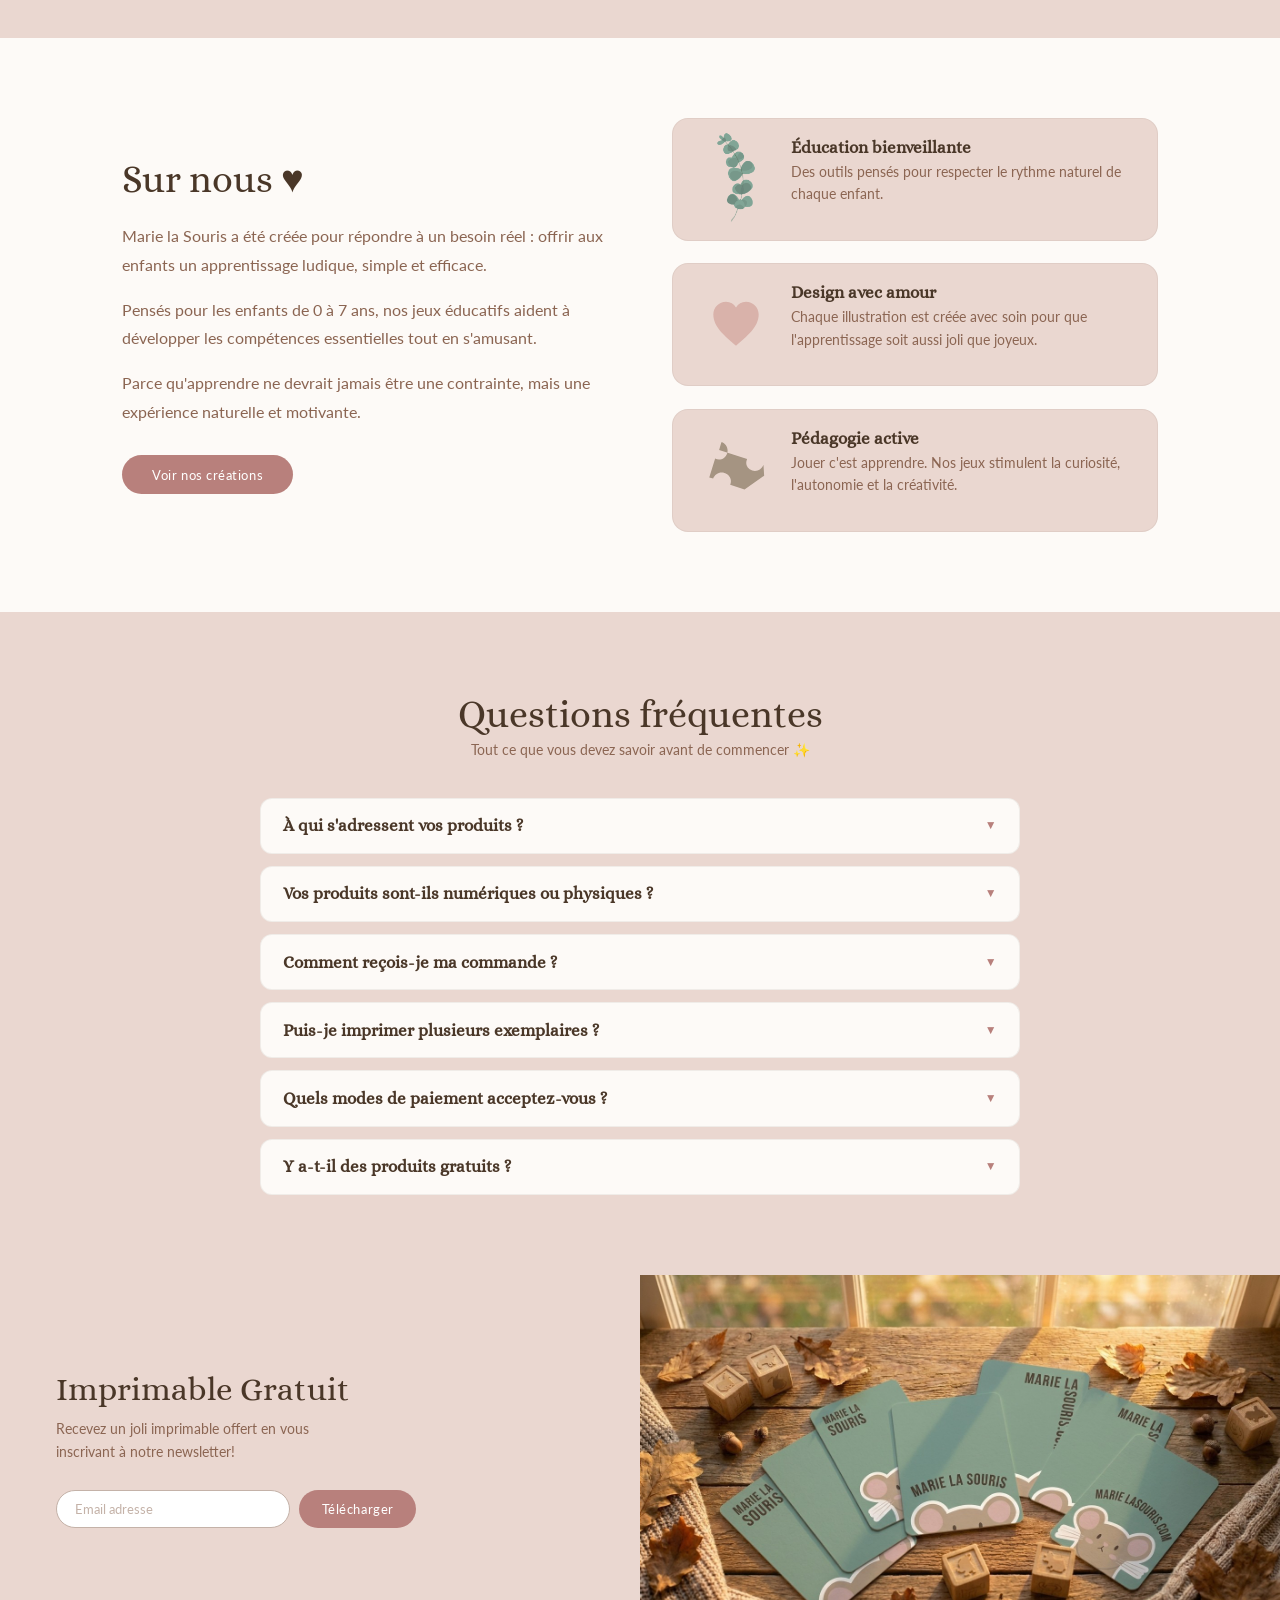
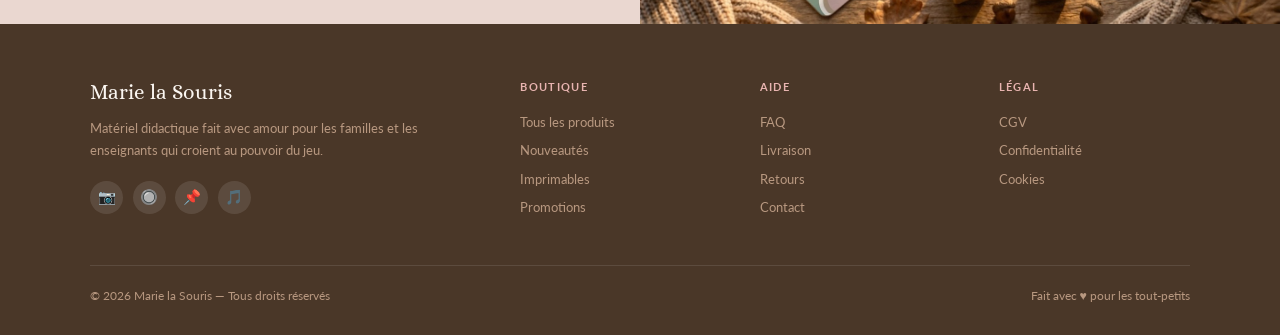
==== commit a7010e2a: "fix: update history puzzle icon" ====
--- a/index.html
+++ b/index.html
@@ -68,6 +68,7 @@
       letter-spacing: .09em;
       text-transform: uppercase;
       color: var(--brown-mid);
+      white-space: nowrap;
       transition: color .2s;
     }
     .nav-left a:hover { color: var(--brown); }
@@ -461,13 +462,13 @@
       transform: translateY(-2px);
     }
     .btn-sage {
-      background: #A8B5A0;
+      background: var(--sage-badge);
       font-family: 'Bebas Neue', sans-serif;
       font-size: 1.05rem !important;
       letter-spacing: .08em;
       padding: .68rem 1.8rem !important;
     }
-    .btn-sage:hover { background: #96A58D; }
+    .btn-sage:hover { background: #6F9486; }
 
     /* ── TAGLINE ─────────────────────────────────── */
     .tagline {
@@ -874,9 +875,9 @@
       margin-top: -.2rem;
     }
     .hist-val-icon img { width: 70px; height: auto; object-fit: contain; }
-    .hist-icon-branch img { width: 52px; }
+    .hist-icon-branch img { width: 44px; }
     .hist-icon-heart svg { width: 68px; height: 68px; }
-    .hist-icon-puzzle svg { width: 70px; height: 70px; transform: rotate(-10deg); }
+    .hist-icon-puzzle img { width: 58px; height: auto; transform: rotate(-10deg); }
     .hist-val-text h4 {
       font-family: 'Alice', serif;
       font-size: 1.05rem;
@@ -1178,9 +1179,7 @@
     </div>
     <div class="hist-val reveal">
       <div class="hist-val-icon hist-icon-puzzle">
-        <svg viewBox="0 0 96 96" aria-hidden="true" focusable="false">
-          <path d="M22 18h23c-2 8 3 15 11 15s13-7 11-15h11v24c-8-2-15 3-15 11s7 13 15 11v14H57c2-8-3-15-11-15s-13 7-11 15H22V57c8 2 15-3 15-11s-7-13-15-11V18z" fill="#A59482"/>
-        </svg>
+        <img src="img/puzzle-piece.svg" alt="" loading="lazy" />
       </div>
       <div class="hist-val-text">
         <h4 data-i18n="hist.v3t">Pédagogie active</h4>
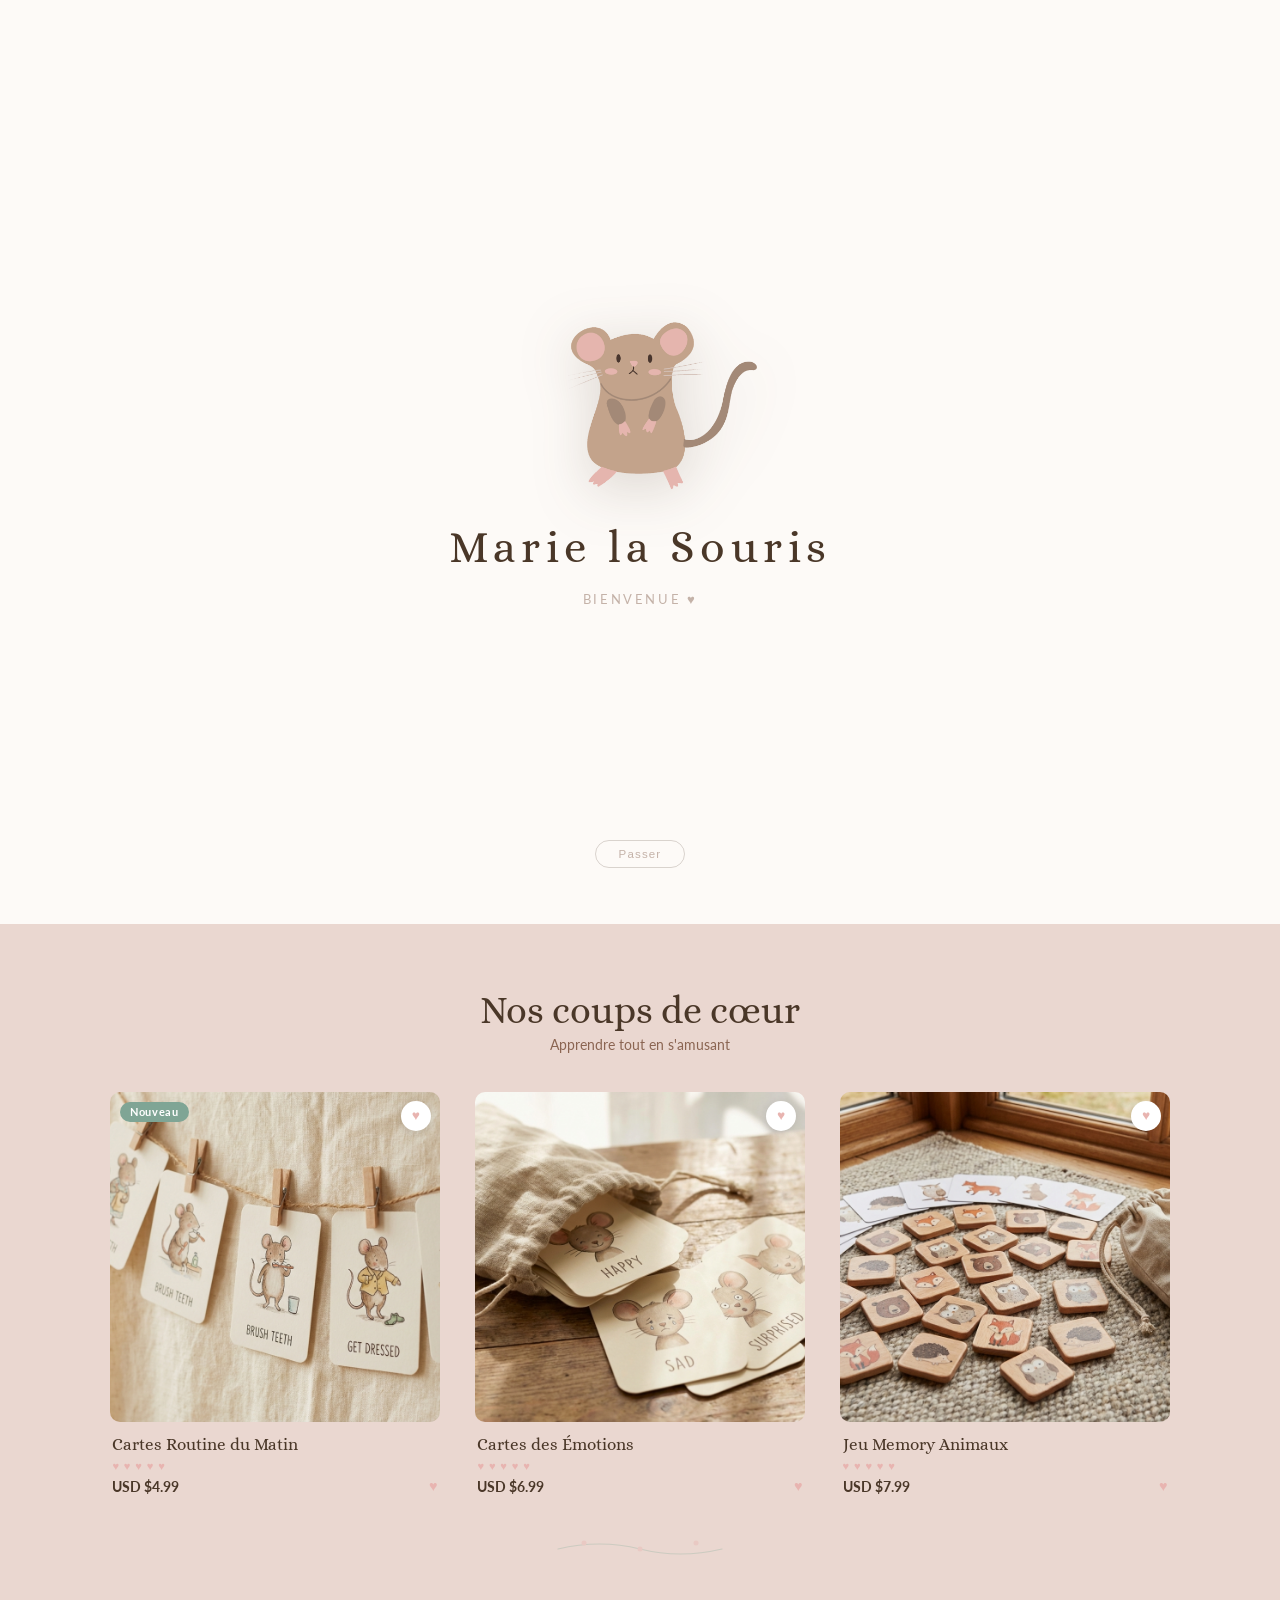
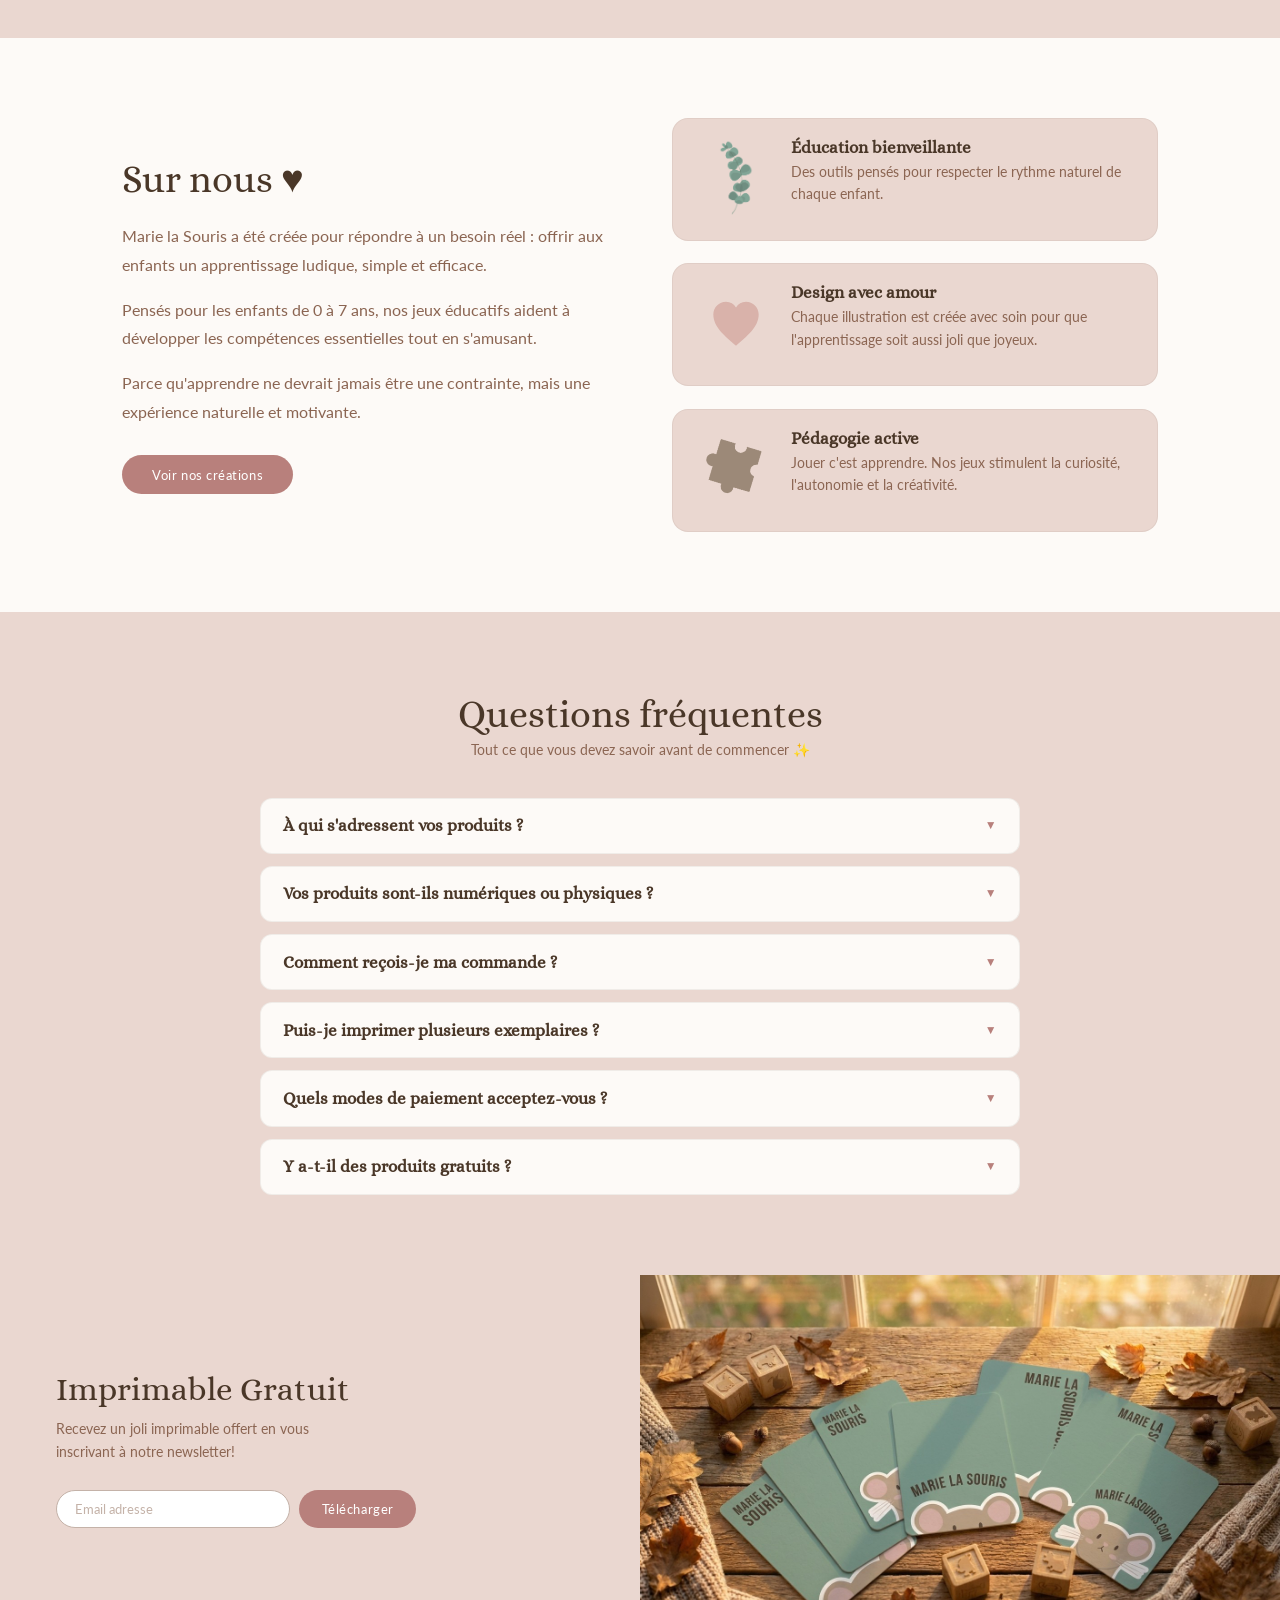
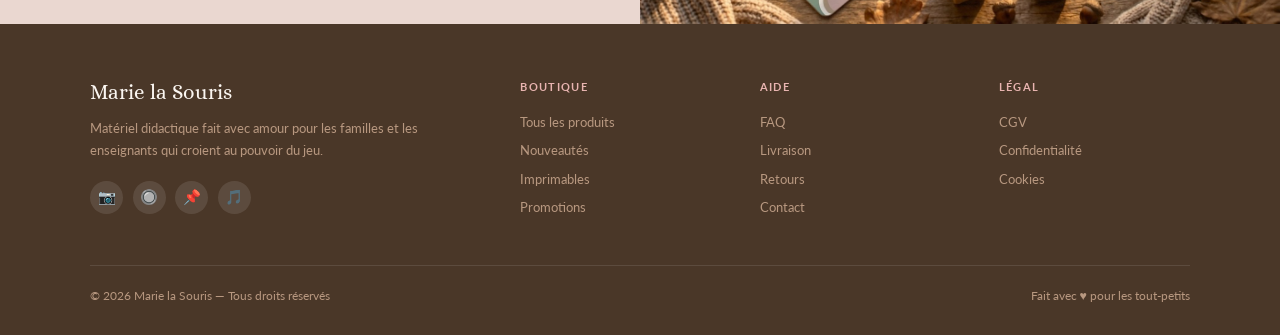
==== commit 4317230b: "fix: replace history puzzle icon image" ====
--- a/index.html
+++ b/index.html
@@ -90,7 +90,7 @@
       width: 345px;
       height: 345px;
       object-fit: contain;
-      transform: translateY(108px);
+      transform: translateY(132px);
       transition: width .3s ease, height .3s ease, transform .3s ease;
     }
     .nav-right {
@@ -803,7 +803,7 @@
       .nav-left, .nav-blog, .nav-search { display: none; }
       .nav-inner { grid-template-columns: auto 1fr auto; }
       .nav-center { height: 112px; padding: 0 .5rem; }
-      .nav-mouse { width: 225px; height: 225px; transform: translateY(70px); }
+      .nav-mouse { width: 225px; height: 225px; transform: translateY(88px); }
       .hero-text { padding: 2rem 1.5rem 4rem; }
       .hero-text h1 { font-size: 1.9rem; }
       .prod-grid { grid-template-columns: 1fr; max-width: 320px; margin-inline: auto; }
@@ -875,7 +875,7 @@
       margin-top: -.2rem;
     }
     .hist-val-icon img { width: 70px; height: auto; object-fit: contain; }
-    .hist-icon-branch img { width: 44px; }
+    .hist-icon-branch img { width: 36px; }
     .hist-icon-heart svg { width: 68px; height: 68px; }
     .hist-icon-puzzle img { width: 58px; height: auto; transform: rotate(-10deg); }
     .hist-val-text h4 {
@@ -1179,7 +1179,7 @@
     </div>
     <div class="hist-val reveal">
       <div class="hist-val-icon hist-icon-puzzle">
-        <img src="img/puzzle-piece.svg" alt="" loading="lazy" />
+        <img src="img/marie-la-souris-puzzle-nobg.png" alt="" loading="lazy" />
       </div>
       <div class="hist-val-text">
         <h4 data-i18n="hist.v3t">Pédagogie active</h4>
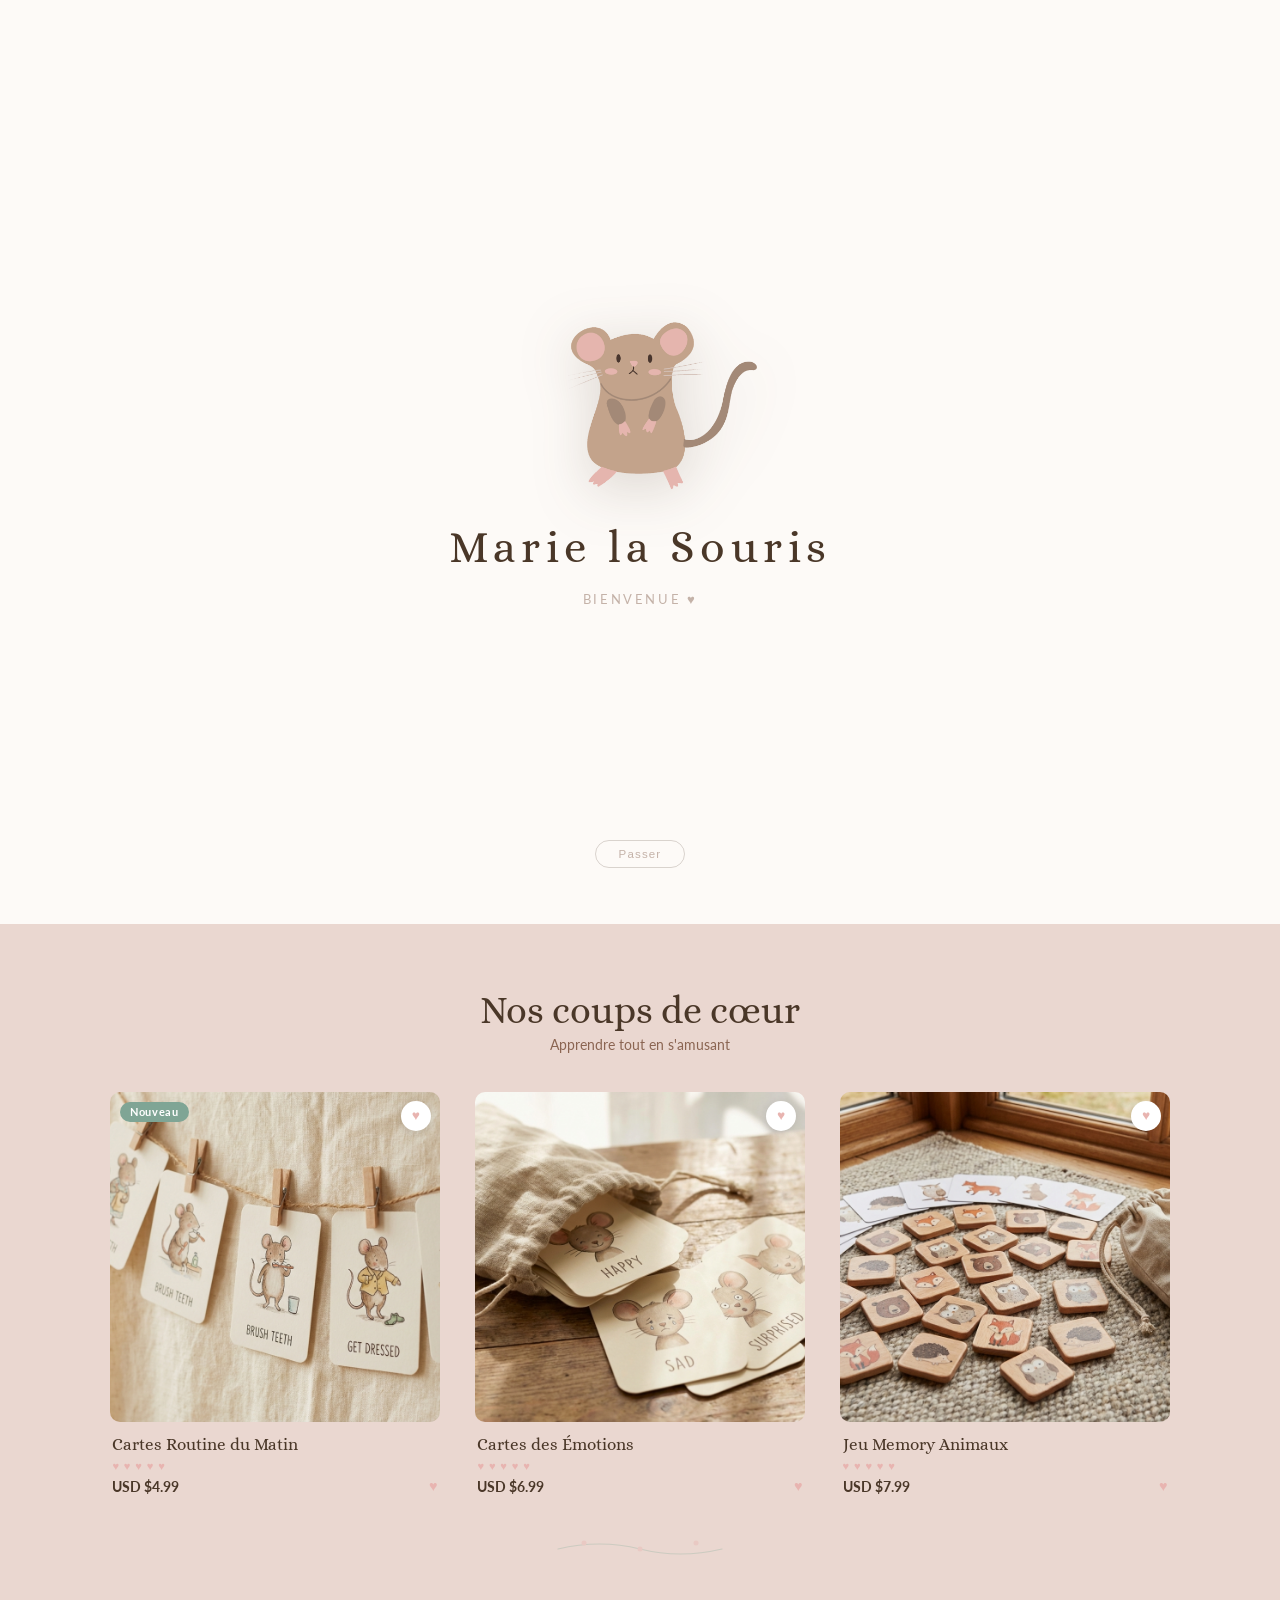
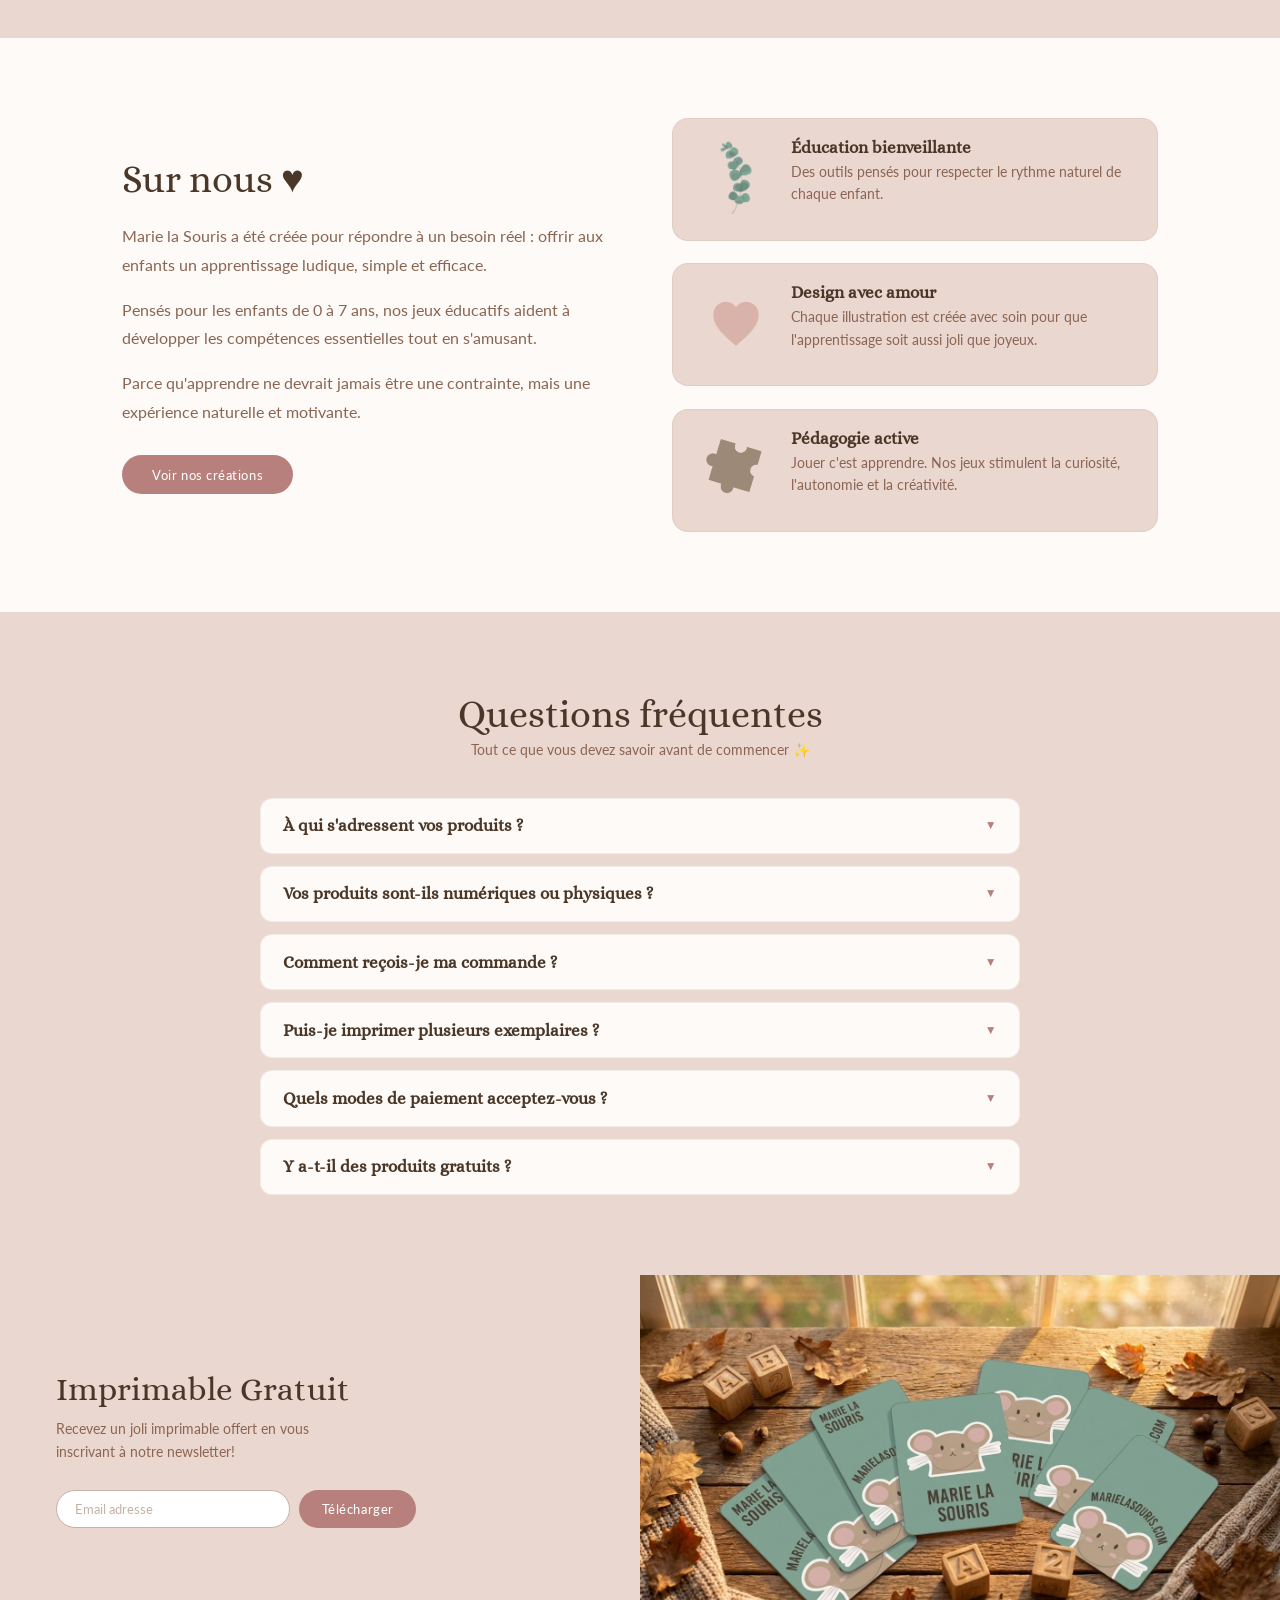
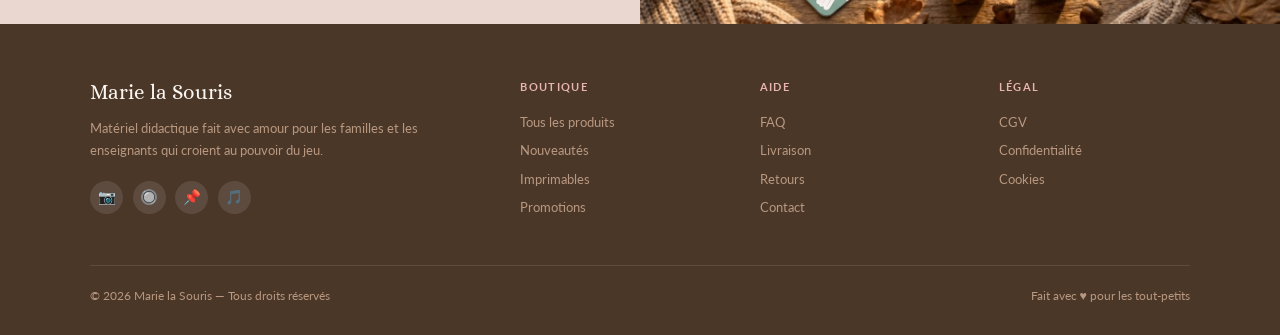
==== commit 10be1fda: "fix: use transparent mouse png favicon" ====
--- a/index.html
+++ b/index.html
@@ -4,7 +4,7 @@
   <meta charset="UTF-8" />
   <meta name="viewport" content="width=device-width, initial-scale=1.0" />
   <title>Marie la Souris — Jouets & Imprimables Éducatifs</title>
-  <link rel="icon" type="image/svg+xml" href="img/favicon-mouse.svg"/>
+  <link rel="icon" type="image/png" href="img/favicon-mouse.png"/>
   <!-- v3 -->
   <link rel="preconnect" href="https://fonts.googleapis.com" />
   <link rel="preconnect" href="https://fonts.gstatic.com" crossorigin />
